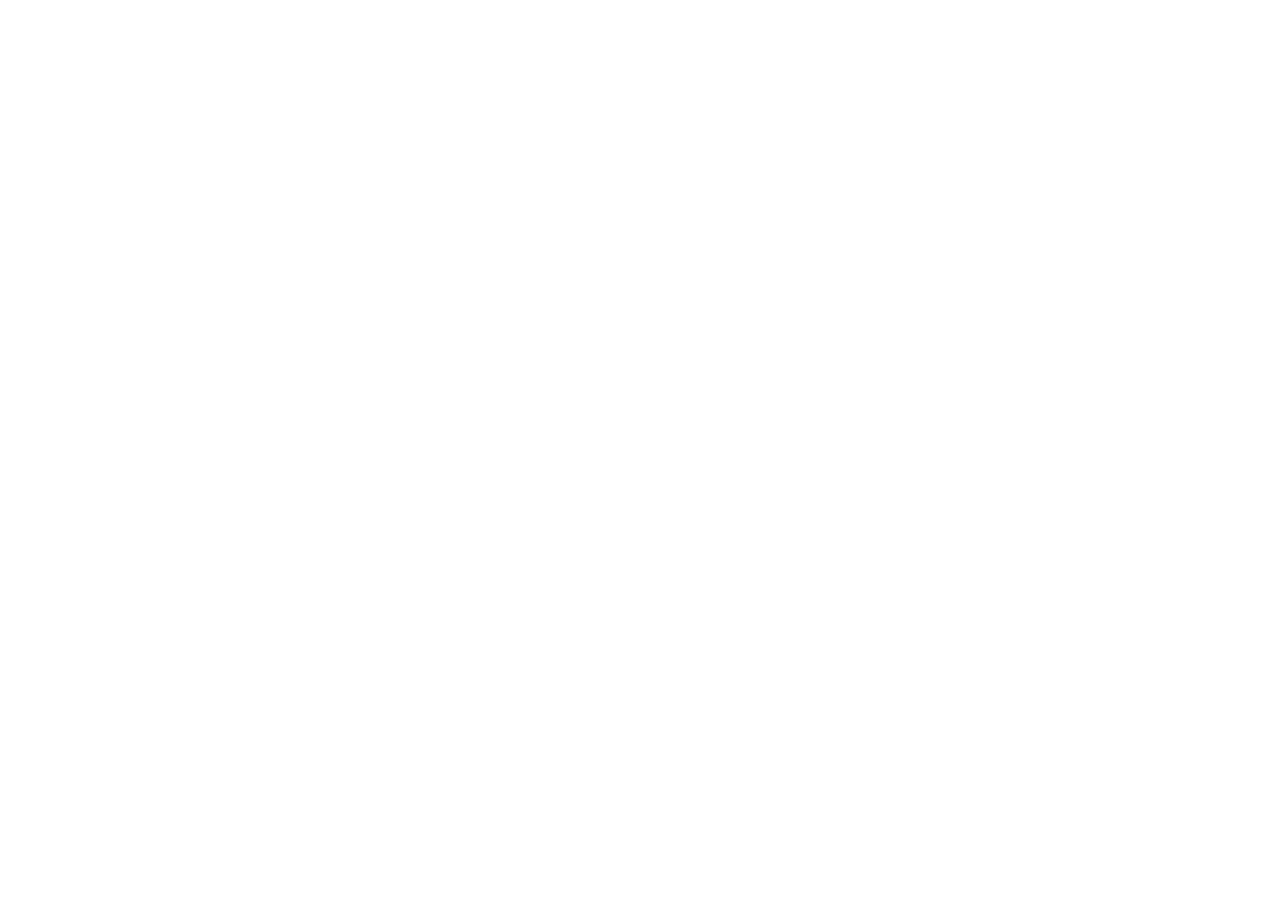
==== index.html @ 26c52269 "init project" ====
<!DOCTYPE html>
<html lang="en">
<head>
    <meta charset="UTF-8">
    <meta http-equiv="X-UA-Compatible" content="IE=edge">
    <meta name="viewport" content="width=device-width, initial-scale=1.0">
    <title>Document</title>
</head>
<body>
    
</body>
</html>
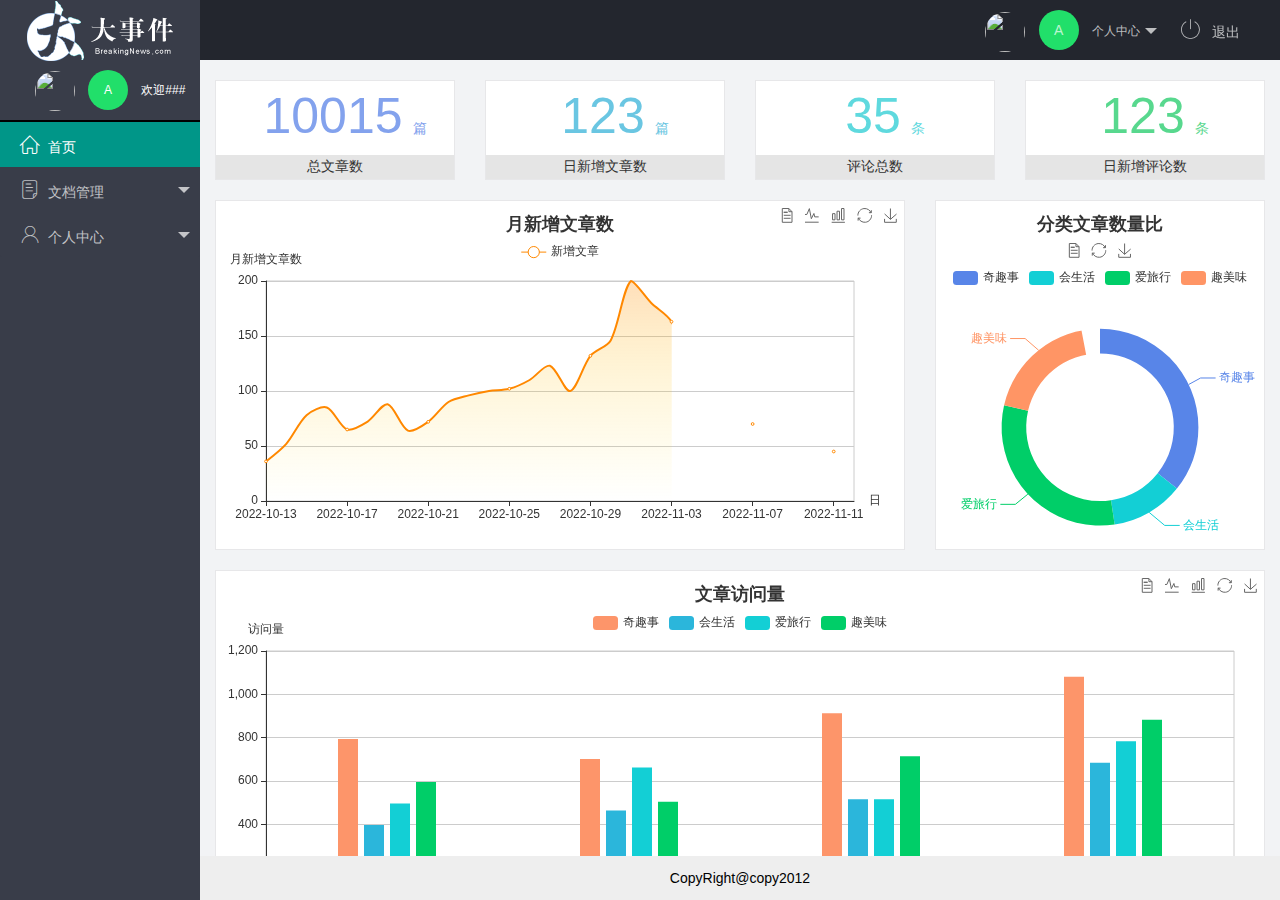
==== commit 6b7d11c5: "完成了主页功能的开发" ====
--- a/index.html
+++ b/index.html
@@ -1,12 +1,161 @@
 <!DOCTYPE html>
 <html lang="en">
+
 <head>
     <meta charset="UTF-8">
     <meta http-equiv="X-UA-Compatible" content="IE=edge">
     <meta name="viewport" content="width=device-width, initial-scale=1.0">
-    <title>Document</title>
+    <title>后台主页</title>
+    <!-- 导入LAYUI的样式表 -->
+    <link rel="stylesheet" href="./assets/lib/layui/css/layui.css">
+    <!-- 导入iconfont图标库 -->
+    <link rel="stylesheet" href="/assets/fonts/iconfont.css">
+    <!-- 自己的样式 -->
+    <link rel="stylesheet" href="/assets/css/index.css">
+
 </head>
+
 <body>
-    
+    <div class="layui-layout layui-layout-admin">
+        <div class="layui-header">
+            <div class="layui-logo layui-hide-xs layui-bg-black">
+                <img src="/assets/images/logo.png" alt="">
+            </div>
+            <ul class="layui-nav layui-layout-right">
+                <li class="layui-nav-item layui-hide layui-show-md-inline-block">
+                    <a href="javascript:;" class="userinfo">
+                        <img src="//tva1.sinaimg.cn/crop.0.0.118.118.180/5db11ff4gw1e77d3nqrv8j203b03cweg.jpg"
+                            class="layui-nav-img">
+                            <span class="text-avatar">A</span>
+                        个人中心
+                    </a>
+                    <dl class="layui-nav-child">
+                        <dd><a href="">基本资料</a></dd>
+                        <dd><a href="">更换头像</a></dd>
+                        <dd><a href="">重置密码</a></dd>
+                    </dl>
+                </li>
+                <li class="layui-nav-item" lay-header-event="menuRight" lay-unselect>
+                    <a href="javascript:;" id="btnLogout">
+                        <!-- <i class="layui-icon layui-icon-more-vertical"></i> -->
+                        <span class="iconfont icon-tuichu"></span>
+                        退出
+                    </a>
+                </li>
+            </ul>
+        </div>
+
+        <div class="layui-side layui-bg-black">
+            <div class="layui-side-scroll">
+                <!-- 头像区域 -->
+                <div class="userinfo">
+                    <img src="//tva1.sinaimg.cn/crop.0.0.118.118.180/5db11ff4gw1e77d3nqrv8j203b03cweg.jpg"
+                        class="layui-nav-img">
+                        <span class="text-avatar">A</span>
+                    <span id="welcome">欢迎###</span>
+                </div>
+                <!-- 左侧导航区域（可配合layui已有的垂直导航） -->
+                <ul class="layui-nav layui-nav-tree" lay-shrink="all">
+                    <li class="layui-nav-item layui-this"><a href="/home/dashboard.html" target="fm"> <span class="iconfont icon-home "></span>首页</a></li>
+                    <li class="layui-nav-item ">
+                        <a class="" href="javascript:;"> <span class="iconfont icon-16"></span>文档管理</a>
+                        <dl class="layui-nav-child">
+                            <dd>
+                                <a href="javascript:;">
+                                    <i class="layui-icon layui-icon-app"></i>
+                                    文章类别
+                                </a>
+                            </dd>
+                            <dd>
+                                <a href="javascript:;">
+                                    <i class="layui-icon layui-icon-app"></i>
+                                    文章列表
+                                </a>
+                            </dd>
+                            <dd>
+                                <a href="javascript:;">
+                                    <i class="layui-icon layui-icon-app"></i>
+                                    发布文章
+                                </a>
+                            </dd>
+                        </dl>
+                    </li>
+                    <li class="layui-nav-item">
+                        <a href="javascript:;"> <span class="iconfont icon-user"></span>个人中心</a>
+                        <dl class="layui-nav-child">
+                            <dd>
+                                <a href="javascript:;">
+                                    <i class="layui-icon layui-icon-app"></i>
+                                    个人资料
+                                </a>
+                            </dd>
+                            <dd>
+                                <a href="javascript:;">
+                                    <i class="layui-icon layui-icon-app"></i>
+                                    更换头像
+                                </a>
+                            </dd>
+                            <dd>
+                                <a href="">
+                                    <i class="layui-icon layui-icon-app"></i>
+                                    重置密码
+                                </a>
+                            </dd>
+                        </dl>
+                    </li>
+                </ul>
+            </div>
+        </div>
+
+        <div class="layui-body">
+            <!-- 内容主体区域 -->
+            <!-- <div style="padding: 15px;">内容主体区域。记得修改 layui.css 和 js 的路径</div> -->
+            <iframe  name="fm" src="/home/dashboard.html" frameborder="0"></iframe>
+        </div>
+
+        <div class="layui-footer">
+            <!-- 底部固定区域 -->
+            CopyRight@copy2012
+        </div>
+    </div>
+    <!-- <script src="./layui/layui.js"></script>
+      <script>
+      //JS 
+      layui.use(['element', 'layer', 'util'], function(){
+        var element = layui.element
+        ,layer = layui.layer
+        ,util = layui.util
+        ,$ = layui.$;
+        
+        //头部事件
+        util.event('lay-header-event', {
+          //左侧菜单事件
+          menuLeft: function(othis){
+            layer.msg('展开左侧菜单的操作', {icon: 0});
+          }
+          ,menuRight: function(){
+            layer.open({
+              type: 1
+              ,content: '<div style="padding: 15px;">处理右侧面板的操作</div>'
+              ,area: ['260px', '100%']
+              ,offset: 'rt' //右上角
+              ,anim: 5
+              ,shadeClose: true
+            });
+          }
+        });
+        
+      });
+      </script> -->
+
+    <!-- 导入layui的js文件 -->
+    <script src="/assets/lib/layui/layui.all.js"></script>
+      <!-- 导入JQ文件 -->
+    <script src="/assets/lib/jquery.js"></script>
+    <script src="/assets/js/baseAPI.js"></script>
+    <!-- 导入自己的文件 -->
+    <script src="/assets/js/index.js"></script>
+
 </body>
+
 </html>--- a/assets/lib/layui/css/layui.css
+++ b/assets/lib/layui/css/layui.css
@@ -0,0 +1,5574 @@
+/** layui-v2.5.5 MIT License By https://www.layui.com */
+.layui-inline,
+img {
+    display: inline-block;
+    vertical-align: middle
+}
+
+h1,
+h2,
+h3,
+h4,
+h5,
+h6 {
+    font-weight: 400
+}
+
+.layui-edge,
+.layui-header,
+.layui-inline,
+.layui-main {
+    position: relative
+}
+
+.layui-body,
+.layui-edge,
+.layui-elip {
+    overflow: hidden
+}
+
+.layui-btn,
+.layui-edge,
+.layui-inline,
+img {
+    vertical-align: middle
+}
+
+.layui-btn,
+.layui-disabled,
+.layui-icon,
+.layui-unselect {
+    -moz-user-select: none;
+    -webkit-user-select: none;
+    -ms-user-select: none
+}
+
+.layui-elip,
+.layui-form-checkbox span,
+.layui-form-pane .layui-form-label {
+    text-overflow: ellipsis;
+    white-space: nowrap
+}
+
+.layui-breadcrumb,
+.layui-tree-btnGroup {
+    visibility: hidden
+}
+
+blockquote,
+body,
+button,
+dd,
+div,
+dl,
+dt,
+form,
+h1,
+h2,
+h3,
+h4,
+h5,
+h6,
+input,
+li,
+ol,
+p,
+pre,
+td,
+textarea,
+th,
+ul {
+    margin: 0;
+    padding: 0;
+    -webkit-tap-highlight-color: rgba(0, 0, 0, 0)
+}
+
+a:active,
+a:hover {
+    outline: 0
+}
+
+img {
+    border: none
+}
+
+li {
+    list-style: none
+}
+
+table {
+    border-collapse: collapse;
+    border-spacing: 0
+}
+
+h4,
+h5,
+h6 {
+    font-size: 100%
+}
+
+button,
+input,
+optgroup,
+option,
+select,
+textarea {
+    font-family: inherit;
+    font-size: inherit;
+    font-style: inherit;
+    font-weight: inherit;
+    outline: 0
+}
+
+pre {
+    white-space: pre-wrap;
+    white-space: -moz-pre-wrap;
+    white-space: -pre-wrap;
+    white-space: -o-pre-wrap;
+    word-wrap: break-word
+}
+
+body {
+    line-height: 24px;
+    font: 14px Helvetica Neue, Helvetica, PingFang SC, Tahoma, Arial, sans-serif
+}
+
+hr {
+    height: 1px;
+    margin: 10px 0;
+    border: 0;
+    clear: both
+}
+
+a {
+    color: #333;
+    text-decoration: none
+}
+
+a:hover {
+    color: #777
+}
+
+a cite {
+    font-style: normal;
+    *cursor: pointer
+}
+
+.layui-border-box,
+.layui-border-box * {
+    box-sizing: border-box
+}
+
+.layui-box,
+.layui-box * {
+    box-sizing: content-box
+}
+
+.layui-clear {
+    clear: both;
+    *zoom: 1
+}
+
+.layui-clear:after {
+    content: '\20';
+    clear: both;
+    *zoom: 1;
+    display: block;
+    height: 0
+}
+
+.layui-inline {
+    *display: inline;
+    *zoom: 1
+}
+
+.layui-edge {
+    display: inline-block;
+    width: 0;
+    height: 0;
+    border-width: 6px;
+    border-style: dashed;
+    border-color: transparent
+}
+
+.layui-edge-top {
+    top: -4px;
+    border-bottom-color: #999;
+    border-bottom-style: solid
+}
+
+.layui-edge-right {
+    border-left-color: #999;
+    border-left-style: solid
+}
+
+.layui-edge-bottom {
+    top: 2px;
+    border-top-color: #999;
+    border-top-style: solid
+}
+
+.layui-edge-left {
+    border-right-color: #999;
+    border-right-style: solid
+}
+
+.layui-disabled,
+.layui-disabled:hover {
+    color: #d2d2d2 !important;
+    cursor: not-allowed !important
+}
+
+.layui-circle {
+    border-radius: 100%
+}
+
+.layui-show {
+    display: block !important
+}
+
+.layui-hide {
+    display: none !important
+}
+
+@font-face {
+    font-family: layui-icon;
+    src: url(../font/iconfont.eot?v=250);
+    src: url(../font/iconfont.eot?v=250#iefix) format('embedded-opentype'), url(../font/iconfont.woff2?v=250) format('woff2'), url(../font/iconfont.woff?v=250) format('woff'), url(../font/iconfont.ttf?v=250) format('truetype'), url(../font/iconfont.svg?v=250#layui-icon) format('svg')
+}
+
+.layui-icon {
+    font-family: layui-icon !important;
+    font-size: 16px;
+    font-style: normal;
+    -webkit-font-smoothing: antialiased;
+    -moz-osx-font-smoothing: grayscale
+}
+
+.layui-icon-reply-fill:before {
+    content: "\e611"
+}
+
+.layui-icon-set-fill:before {
+    content: "\e614"
+}
+
+.layui-icon-menu-fill:before {
+    content: "\e60f"
+}
+
+.layui-icon-search:before {
+    content: "\e615"
+}
+
+.layui-icon-share:before {
+    content: "\e641"
+}
+
+.layui-icon-set-sm:before {
+    content: "\e620"
+}
+
+.layui-icon-engine:before {
+    content: "\e628"
+}
+
+.layui-icon-close:before {
+    content: "\1006"
+}
+
+.layui-icon-close-fill:before {
+    content: "\1007"
+}
+
+.layui-icon-chart-screen:before {
+    content: "\e629"
+}
+
+.layui-icon-star:before {
+    content: "\e600"
+}
+
+.layui-icon-circle-dot:before {
+    content: "\e617"
+}
+
+.layui-icon-chat:before {
+    content: "\e606"
+}
+
+.layui-icon-release:before {
+    content: "\e609"
+}
+
+.layui-icon-list:before {
+    content: "\e60a"
+}
+
+.layui-icon-chart:before {
+    content: "\e62c"
+}
+
+.layui-icon-ok-circle:before {
+    content: "\1005"
+}
+
+.layui-icon-layim-theme:before {
+    content: "\e61b"
+}
+
+.layui-icon-table:before {
+    content: "\e62d"
+}
+
+.layui-icon-right:before {
+    content: "\e602"
+}
+
+.layui-icon-left:before {
+    content: "\e603"
+}
+
+.layui-icon-cart-simple:before {
+    content: "\e698"
+}
+
+.layui-icon-face-cry:before {
+    content: "\e69c"
+}
+
+.layui-icon-face-smile:before {
+    content: "\e6af"
+}
+
+.layui-icon-survey:before {
+    content: "\e6b2"
+}
+
+.layui-icon-tree:before {
+    content: "\e62e"
+}
+
+.layui-icon-upload-circle:before {
+    content: "\e62f"
+}
+
+.layui-icon-add-circle:before {
+    content: "\e61f"
+}
+
+.layui-icon-download-circle:before {
+    content: "\e601"
+}
+
+.layui-icon-templeate-1:before {
+    content: "\e630"
+}
+
+.layui-icon-util:before {
+    content: "\e631"
+}
+
+.layui-icon-face-surprised:before {
+    content: "\e664"
+}
+
+.layui-icon-edit:before {
+    content: "\e642"
+}
+
+.layui-icon-speaker:before {
+    content: "\e645"
+}
+
+.layui-icon-down:before {
+    content: "\e61a"
+}
+
+.layui-icon-file:before {
+    content: "\e621"
+}
+
+.layui-icon-layouts:before {
+    content: "\e632"
+}
+
+.layui-icon-rate-half:before {
+    content: "\e6c9"
+}
+
+.layui-icon-add-circle-fine:before {
+    content: "\e608"
+}
+
+.layui-icon-prev-circle:before {
+    content: "\e633"
+}
+
+.layui-icon-read:before {
+    content: "\e705"
+}
+
+.layui-icon-404:before {
+    content: "\e61c"
+}
+
+.layui-icon-carousel:before {
+    content: "\e634"
+}
+
+.layui-icon-help:before {
+    content: "\e607"
+}
+
+.layui-icon-code-circle:before {
+    content: "\e635"
+}
+
+.layui-icon-water:before {
+    content: "\e636"
+}
+
+.layui-icon-username:before {
+    content: "\e66f"
+}
+
+.layui-icon-find-fill:before {
+    content: "\e670"
+}
+
+.layui-icon-about:before {
+    content: "\e60b"
+}
+
+.layui-icon-location:before {
+    content: "\e715"
+}
+
+.layui-icon-up:before {
+    content: "\e619"
+}
+
+.layui-icon-pause:before {
+    content: "\e651"
+}
+
+.layui-icon-date:before {
+    content: "\e637"
+}
+
+.layui-icon-layim-uploadfile:before {
+    content: "\e61d"
+}
+
+.layui-icon-delete:before {
+    content: "\e640"
+}
+
+.layui-icon-play:before {
+    content: "\e652"
+}
+
+.layui-icon-top:before {
+    content: "\e604"
+}
+
+.layui-icon-friends:before {
+    content: "\e612"
+}
+
+.layui-icon-refresh-3:before {
+    content: "\e9aa"
+}
+
+.layui-icon-ok:before {
+    content: "\e605"
+}
+
+.layui-icon-layer:before {
+    content: "\e638"
+}
+
+.layui-icon-face-smile-fine:before {
+    content: "\e60c"
+}
+
+.layui-icon-dollar:before {
+    content: "\e659"
+}
+
+.layui-icon-group:before {
+    content: "\e613"
+}
+
+.layui-icon-layim-download:before {
+    content: "\e61e"
+}
+
+.layui-icon-picture-fine:before {
+    content: "\e60d"
+}
+
+.layui-icon-link:before {
+    content: "\e64c"
+}
+
+.layui-icon-diamond:before {
+    content: "\e735"
+}
+
+.layui-icon-log:before {
+    content: "\e60e"
+}
+
+.layui-icon-rate-solid:before {
+    content: "\e67a"
+}
+
+.layui-icon-fonts-del:before {
+    content: "\e64f"
+}
+
+.layui-icon-unlink:before {
+    content: "\e64d"
+}
+
+.layui-icon-fonts-clear:before {
+    content: "\e639"
+}
+
+.layui-icon-triangle-r:before {
+    content: "\e623"
+}
+
+.layui-icon-circle:before {
+    content: "\e63f"
+}
+
+.layui-icon-radio:before {
+    content: "\e643"
+}
+
+.layui-icon-align-center:before {
+    content: "\e647"
+}
+
+.layui-icon-align-right:before {
+    content: "\e648"
+}
+
+.layui-icon-align-left:before {
+    content: "\e649"
+}
+
+.layui-icon-loading-1:before {
+    content: "\e63e"
+}
+
+.layui-icon-return:before {
+    content: "\e65c"
+}
+
+.layui-icon-fonts-strong:before {
+    content: "\e62b"
+}
+
+.layui-icon-upload:before {
+    content: "\e67c"
+}
+
+.layui-icon-dialogue:before {
+    content: "\e63a"
+}
+
+.layui-icon-video:before {
+    content: "\e6ed"
+}
+
+.layui-icon-headset:before {
+    content: "\e6fc"
+}
+
+.layui-icon-cellphone-fine:before {
+    content: "\e63b"
+}
+
+.layui-icon-add-1:before {
+    content: "\e654"
+}
+
+.layui-icon-face-smile-b:before {
+    content: "\e650"
+}
+
+.layui-icon-fonts-html:before {
+    content: "\e64b"
+}
+
+.layui-icon-form:before {
+    content: "\e63c"
+}
+
+.layui-icon-cart:before {
+    content: "\e657"
+}
+
+.layui-icon-camera-fill:before {
+    content: "\e65d"
+}
+
+.layui-icon-tabs:before {
+    content: "\e62a"
+}
+
+.layui-icon-fonts-code:before {
+    content: "\e64e"
+}
+
+.layui-icon-fire:before {
+    content: "\e756"
+}
+
+.layui-icon-set:before {
+    content: "\e716"
+}
+
+.layui-icon-fonts-u:before {
+    content: "\e646"
+}
+
+.layui-icon-triangle-d:before {
+    content: "\e625"
+}
+
+.layui-icon-tips:before {
+    content: "\e702"
+}
+
+.layui-icon-picture:before {
+    content: "\e64a"
+}
+
+.layui-icon-more-vertical:before {
+    content: "\e671"
+}
+
+.layui-icon-flag:before {
+    content: "\e66c"
+}
+
+.layui-icon-loading:before {
+    content: "\e63d"
+}
+
+.layui-icon-fonts-i:before {
+    content: "\e644"
+}
+
+.layui-icon-refresh-1:before {
+    content: "\e666"
+}
+
+.layui-icon-rmb:before {
+    content: "\e65e"
+}
+
+.layui-icon-home:before {
+    content: "\e68e"
+}
+
+.layui-icon-user:before {
+    content: "\e770"
+}
+
+.layui-icon-notice:before {
+    content: "\e667"
+}
+
+.layui-icon-login-weibo:before {
+    content: "\e675"
+}
+
+.layui-icon-voice:before {
+    content: "\e688"
+}
+
+.layui-icon-upload-drag:before {
+    content: "\e681"
+}
+
+.layui-icon-login-qq:before {
+    content: "\e676"
+}
+
+.layui-icon-snowflake:before {
+    content: "\e6b1"
+}
+
+.layui-icon-file-b:before {
+    content: "\e655"
+}
+
+.layui-icon-template:before {
+    content: "\e663"
+}
+
+.layui-icon-auz:before {
+    content: "\e672"
+}
+
+.layui-icon-console:before {
+    content: "\e665"
+}
+
+.layui-icon-app:before {
+    content: "\e653"
+}
+
+.layui-icon-prev:before {
+    content: "\e65a"
+}
+
+.layui-icon-website:before {
+    content: "\e7ae"
+}
+
+.layui-icon-next:before {
+    content: "\e65b"
+}
+
+.layui-icon-component:before {
+    content: "\e857"
+}
+
+.layui-icon-more:before {
+    content: "\e65f"
+}
+
+.layui-icon-login-wechat:before {
+    content: "\e677"
+}
+
+.layui-icon-shrink-right:before {
+    content: "\e668"
+}
+
+.layui-icon-spread-left:before {
+    content: "\e66b"
+}
+
+.layui-icon-camera:before {
+    content: "\e660"
+}
+
+.layui-icon-note:before {
+    content: "\e66e"
+}
+
+.layui-icon-refresh:before {
+    content: "\e669"
+}
+
+.layui-icon-female:before {
+    content: "\e661"
+}
+
+.layui-icon-male:before {
+    content: "\e662"
+}
+
+.layui-icon-password:before {
+    content: "\e673"
+}
+
+.layui-icon-senior:before {
+    content: "\e674"
+}
+
+.layui-icon-theme:before {
+    content: "\e66a"
+}
+
+.layui-icon-tread:before {
+    content: "\e6c5"
+}
+
+.layui-icon-praise:before {
+    content: "\e6c6"
+}
+
+.layui-icon-star-fill:before {
+    content: "\e658"
+}
+
+.layui-icon-rate:before {
+    content: "\e67b"
+}
+
+.layui-icon-template-1:before {
+    content: "\e656"
+}
+
+.layui-icon-vercode:before {
+    content: "\e679"
+}
+
+.layui-icon-cellphone:before {
+    content: "\e678"
+}
+
+.layui-icon-screen-full:before {
+    content: "\e622"
+}
+
+.layui-icon-screen-restore:before {
+    content: "\e758"
+}
+
+.layui-icon-cols:before {
+    content: "\e610"
+}
+
+.layui-icon-export:before {
+    content: "\e67d"
+}
+
+.layui-icon-print:before {
+    content: "\e66d"
+}
+
+.layui-icon-slider:before {
+    content: "\e714"
+}
+
+.layui-icon-addition:before {
+    content: "\e624"
+}
+
+.layui-icon-subtraction:before {
+    content: "\e67e"
+}
+
+.layui-icon-service:before {
+    content: "\e626"
+}
+
+.layui-icon-transfer:before {
+    content: "\e691"
+}
+
+.layui-main {
+    width: 1140px;
+    margin: 0 auto
+}
+
+.layui-header {
+    z-index: 1000;
+    height: 60px
+}
+
+.layui-header a:hover {
+    transition: all .5s;
+    -webkit-transition: all .5s
+}
+
+.layui-side {
+    position: fixed;
+    left: 0;
+    top: 0;
+    bottom: 0;
+    z-index: 999;
+    width: 200px;
+    overflow-x: hidden
+}
+
+.layui-side-scroll {
+    position: relative;
+    width: 220px;
+    height: 100%;
+    overflow-x: hidden
+}
+
+.layui-body {
+    position: absolute;
+    left: 200px;
+    right: 0;
+    top: 0;
+    bottom: 0;
+    z-index: 998;
+    width: auto;
+    overflow-y: auto;
+    box-sizing: border-box
+}
+
+.layui-layout-body {
+    overflow: hidden
+}
+
+.layui-layout-admin .layui-header {
+    background-color: #23262E
+}
+
+.layui-layout-admin .layui-side {
+    top: 60px;
+    width: 200px;
+    overflow-x: hidden
+}
+
+.layui-layout-admin .layui-body {
+    position: fixed;
+    top: 60px;
+    bottom: 44px
+}
+
+.layui-layout-admin .layui-main {
+    width: auto;
+    margin: 0 15px
+}
+
+.layui-layout-admin .layui-footer {
+    position: fixed;
+    left: 200px;
+    right: 0;
+    bottom: 0;
+    height: 44px;
+    line-height: 44px;
+    padding: 0 15px;
+    background-color: #eee
+}
+
+.layui-layout-admin .layui-logo {
+    position: absolute;
+    left: 0;
+    top: 0;
+    width: 200px;
+    height: 100%;
+    line-height: 60px;
+    text-align: center;
+    color: #009688;
+    font-size: 16px
+}
+
+.layui-layout-admin .layui-header .layui-nav {
+    background: 0 0
+}
+
+.layui-layout-left {
+    position: absolute !important;
+    left: 200px;
+    top: 0
+}
+
+.layui-layout-right {
+    position: absolute !important;
+    right: 0;
+    top: 0
+}
+
+.layui-container {
+    position: relative;
+    margin: 0 auto;
+    padding: 0 15px;
+    box-sizing: border-box
+}
+
+.layui-fluid {
+    position: relative;
+    margin: 0 auto;
+    padding: 0 15px
+}
+
+.layui-row:after,
+.layui-row:before {
+    content: '';
+    display: block;
+    clear: both
+}
+
+.layui-col-lg1,
+.layui-col-lg10,
+.layui-col-lg11,
+.layui-col-lg12,
+.layui-col-lg2,
+.layui-col-lg3,
+.layui-col-lg4,
+.layui-col-lg5,
+.layui-col-lg6,
+.layui-col-lg7,
+.layui-col-lg8,
+.layui-col-lg9,
+.layui-col-md1,
+.layui-col-md10,
+.layui-col-md11,
+.layui-col-md12,
+.layui-col-md2,
+.layui-col-md3,
+.layui-col-md4,
+.layui-col-md5,
+.layui-col-md6,
+.layui-col-md7,
+.layui-col-md8,
+.layui-col-md9,
+.layui-col-sm1,
+.layui-col-sm10,
+.layui-col-sm11,
+.layui-col-sm12,
+.layui-col-sm2,
+.layui-col-sm3,
+.layui-col-sm4,
+.layui-col-sm5,
+.layui-col-sm6,
+.layui-col-sm7,
+.layui-col-sm8,
+.layui-col-sm9,
+.layui-col-xs1,
+.layui-col-xs10,
+.layui-col-xs11,
+.layui-col-xs12,
+.layui-col-xs2,
+.layui-col-xs3,
+.layui-col-xs4,
+.layui-col-xs5,
+.layui-col-xs6,
+.layui-col-xs7,
+.layui-col-xs8,
+.layui-col-xs9 {
+    position: relative;
+    display: block;
+    box-sizing: border-box
+}
+
+.layui-col-xs1,
+.layui-col-xs10,
+.layui-col-xs11,
+.layui-col-xs12,
+.layui-col-xs2,
+.layui-col-xs3,
+.layui-col-xs4,
+.layui-col-xs5,
+.layui-col-xs6,
+.layui-col-xs7,
+.layui-col-xs8,
+.layui-col-xs9 {
+    float: left
+}
+
+.layui-col-xs1 {
+    width: 8.33333333%
+}
+
+.layui-col-xs2 {
+    width: 16.66666667%
+}
+
+.layui-col-xs3 {
+    width: 25%
+}
+
+.layui-col-xs4 {
+    width: 33.33333333%
+}
+
+.layui-col-xs5 {
+    width: 41.66666667%
+}
+
+.layui-col-xs6 {
+    width: 50%
+}
+
+.layui-col-xs7 {
+    width: 58.33333333%
+}
+
+.layui-col-xs8 {
+    width: 66.66666667%
+}
+
+.layui-col-xs9 {
+    width: 75%
+}
+
+.layui-col-xs10 {
+    width: 83.33333333%
+}
+
+.layui-col-xs11 {
+    width: 91.66666667%
+}
+
+.layui-col-xs12 {
+    width: 100%
+}
+
+.layui-col-xs-offset1 {
+    margin-left: 8.33333333%
+}
+
+.layui-col-xs-offset2 {
+    margin-left: 16.66666667%
+}
+
+.layui-col-xs-offset3 {
+    margin-left: 25%
+}
+
+.layui-col-xs-offset4 {
+    margin-left: 33.33333333%
+}
+
+.layui-col-xs-offset5 {
+    margin-left: 41.66666667%
+}
+
+.layui-col-xs-offset6 {
+    margin-left: 50%
+}
+
+.layui-col-xs-offset7 {
+    margin-left: 58.33333333%
+}
+
+.layui-col-xs-offset8 {
+    margin-left: 66.66666667%
+}
+
+.layui-col-xs-offset9 {
+    margin-left: 75%
+}
+
+.layui-col-xs-offset10 {
+    margin-left: 83.33333333%
+}
+
+.layui-col-xs-offset11 {
+    margin-left: 91.66666667%
+}
+
+.layui-col-xs-offset12 {
+    margin-left: 100%
+}
+
+@media screen and (max-width:768px) {
+    .layui-hide-xs {
+        display: none !important
+    }
+
+    .layui-show-xs-block {
+        display: block !important
+    }
+
+    .layui-show-xs-inline {
+        display: inline !important
+    }
+
+    .layui-show-xs-inline-block {
+        display: inline-block !important
+    }
+}
+
+@media screen and (min-width:768px) {
+    .layui-container {
+        width: 750px
+    }
+
+    .layui-hide-sm {
+        display: none !important
+    }
+
+    .layui-show-sm-block {
+        display: block !important
+    }
+
+    .layui-show-sm-inline {
+        display: inline !important
+    }
+
+    .layui-show-sm-inline-block {
+        display: inline-block !important
+    }
+
+    .layui-col-sm1,
+    .layui-col-sm10,
+    .layui-col-sm11,
+    .layui-col-sm12,
+    .layui-col-sm2,
+    .layui-col-sm3,
+    .layui-col-sm4,
+    .layui-col-sm5,
+    .layui-col-sm6,
+    .layui-col-sm7,
+    .layui-col-sm8,
+    .layui-col-sm9 {
+        float: left
+    }
+
+    .layui-col-sm1 {
+        width: 8.33333333%
+    }
+
+    .layui-col-sm2 {
+        width: 16.66666667%
+    }
+
+    .layui-col-sm3 {
+        width: 25%
+    }
+
+    .layui-col-sm4 {
+        width: 33.33333333%
+    }
+
+    .layui-col-sm5 {
+        width: 41.66666667%
+    }
+
+    .layui-col-sm6 {
+        width: 50%
+    }
+
+    .layui-col-sm7 {
+        width: 58.33333333%
+    }
+
+    .layui-col-sm8 {
+        width: 66.66666667%
+    }
+
+    .layui-col-sm9 {
+        width: 75%
+    }
+
+    .layui-col-sm10 {
+        width: 83.33333333%
+    }
+
+    .layui-col-sm11 {
+        width: 91.66666667%
+    }
+
+    .layui-col-sm12 {
+        width: 100%
+    }
+
+    .layui-col-sm-offset1 {
+        margin-left: 8.33333333%
+    }
+
+    .layui-col-sm-offset2 {
+        margin-left: 16.66666667%
+    }
+
+    .layui-col-sm-offset3 {
+        margin-left: 25%
+    }
+
+    .layui-col-sm-offset4 {
+        margin-left: 33.33333333%
+    }
+
+    .layui-col-sm-offset5 {
+        margin-left: 41.66666667%
+    }
+
+    .layui-col-sm-offset6 {
+        margin-left: 50%
+    }
+
+    .layui-col-sm-offset7 {
+        margin-left: 58.33333333%
+    }
+
+    .layui-col-sm-offset8 {
+        margin-left: 66.66666667%
+    }
+
+    .layui-col-sm-offset9 {
+        margin-left: 75%
+    }
+
+    .layui-col-sm-offset10 {
+        margin-left: 83.33333333%
+    }
+
+    .layui-col-sm-offset11 {
+        margin-left: 91.66666667%
+    }
+
+    .layui-col-sm-offset12 {
+        margin-left: 100%
+    }
+}
+
+@media screen and (min-width:992px) {
+    .layui-container {
+        width: 970px
+    }
+
+    .layui-hide-md {
+        display: none !important
+    }
+
+    .layui-show-md-block {
+        display: block !important
+    }
+
+    .layui-show-md-inline {
+        display: inline !important
+    }
+
+    .layui-show-md-inline-block {
+        display: inline-block !important
+    }
+
+    .layui-col-md1,
+    .layui-col-md10,
+    .layui-col-md11,
+    .layui-col-md12,
+    .layui-col-md2,
+    .layui-col-md3,
+    .layui-col-md4,
+    .layui-col-md5,
+    .layui-col-md6,
+    .layui-col-md7,
+    .layui-col-md8,
+    .layui-col-md9 {
+        float: left
+    }
+
+    .layui-col-md1 {
+        width: 8.33333333%
+    }
+
+    .layui-col-md2 {
+        width: 16.66666667%
+    }
+
+    .layui-col-md3 {
+        width: 25%
+    }
+
+    .layui-col-md4 {
+        width: 33.33333333%
+    }
+
+    .layui-col-md5 {
+        width: 41.66666667%
+    }
+
+    .layui-col-md6 {
+        width: 50%
+    }
+
+    .layui-col-md7 {
+        width: 58.33333333%
+    }
+
+    .layui-col-md8 {
+        width: 66.66666667%
+    }
+
+    .layui-col-md9 {
+        width: 75%
+    }
+
+    .layui-col-md10 {
+        width: 83.33333333%
+    }
+
+    .layui-col-md11 {
+        width: 91.66666667%
+    }
+
+    .layui-col-md12 {
+        width: 100%
+    }
+
+    .layui-col-md-offset1 {
+        margin-left: 8.33333333%
+    }
+
+    .layui-col-md-offset2 {
+        margin-left: 16.66666667%
+    }
+
+    .layui-col-md-offset3 {
+        margin-left: 25%
+    }
+
+    .layui-col-md-offset4 {
+        margin-left: 33.33333333%
+    }
+
+    .layui-col-md-offset5 {
+        margin-left: 41.66666667%
+    }
+
+    .layui-col-md-offset6 {
+        margin-left: 50%
+    }
+
+    .layui-col-md-offset7 {
+        margin-left: 58.33333333%
+    }
+
+    .layui-col-md-offset8 {
+        margin-left: 66.66666667%
+    }
+
+    .layui-col-md-offset9 {
+        margin-left: 75%
+    }
+
+    .layui-col-md-offset10 {
+        margin-left: 83.33333333%
+    }
+
+    .layui-col-md-offset11 {
+        margin-left: 91.66666667%
+    }
+
+    .layui-col-md-offset12 {
+        margin-left: 100%
+    }
+}
+
+@media screen and (min-width:1200px) {
+    .layui-container {
+        width: 1170px
+    }
+
+    .layui-hide-lg {
+        display: none !important
+    }
+
+    .layui-show-lg-block {
+        display: block !important
+    }
+
+    .layui-show-lg-inline {
+        display: inline !important
+    }
+
+    .layui-show-lg-inline-block {
+        display: inline-block !important
+    }
+
+    .layui-col-lg1,
+    .layui-col-lg10,
+    .layui-col-lg11,
+    .layui-col-lg12,
+    .layui-col-lg2,
+    .layui-col-lg3,
+    .layui-col-lg4,
+    .layui-col-lg5,
+    .layui-col-lg6,
+    .layui-col-lg7,
+    .layui-col-lg8,
+    .layui-col-lg9 {
+        float: left
+    }
+
+    .layui-col-lg1 {
+        width: 8.33333333%
+    }
+
+    .layui-col-lg2 {
+        width: 16.66666667%
+    }
+
+    .layui-col-lg3 {
+        width: 25%
+    }
+
+    .layui-col-lg4 {
+        width: 33.33333333%
+    }
+
+    .layui-col-lg5 {
+        width: 41.66666667%
+    }
+
+    .layui-col-lg6 {
+        width: 50%
+    }
+
+    .layui-col-lg7 {
+        width: 58.33333333%
+    }
+
+    .layui-col-lg8 {
+        width: 66.66666667%
+    }
+
+    .layui-col-lg9 {
+        width: 75%
+    }
+
+    .layui-col-lg10 {
+        width: 83.33333333%
+    }
+
+    .layui-col-lg11 {
+        width: 91.66666667%
+    }
+
+    .layui-col-lg12 {
+        width: 100%
+    }
+
+    .layui-col-lg-offset1 {
+        margin-left: 8.33333333%
+    }
+
+    .layui-col-lg-offset2 {
+        margin-left: 16.66666667%
+    }
+
+    .layui-col-lg-offset3 {
+        margin-left: 25%
+    }
+
+    .layui-col-lg-offset4 {
+        margin-left: 33.33333333%
+    }
+
+    .layui-col-lg-offset5 {
+        margin-left: 41.66666667%
+    }
+
+    .layui-col-lg-offset6 {
+        margin-left: 50%
+    }
+
+    .layui-col-lg-offset7 {
+        margin-left: 58.33333333%
+    }
+
+    .layui-col-lg-offset8 {
+        margin-left: 66.66666667%
+    }
+
+    .layui-col-lg-offset9 {
+        margin-left: 75%
+    }
+
+    .layui-col-lg-offset10 {
+        margin-left: 83.33333333%
+    }
+
+    .layui-col-lg-offset11 {
+        margin-left: 91.66666667%
+    }
+
+    .layui-col-lg-offset12 {
+        margin-left: 100%
+    }
+}
+
+.layui-col-space1 {
+    margin: -.5px
+}
+
+.layui-col-space1>* {
+    padding: .5px
+}
+
+.layui-col-space3 {
+    margin: -1.5px
+}
+
+.layui-col-space3>* {
+    padding: 1.5px
+}
+
+.layui-col-space5 {
+    margin: -2.5px
+}
+
+.layui-col-space5>* {
+    padding: 2.5px
+}
+
+.layui-col-space8 {
+    margin: -3.5px
+}
+
+.layui-col-space8>* {
+    padding: 3.5px
+}
+
+.layui-col-space10 {
+    margin: -5px
+}
+
+.layui-col-space10>* {
+    padding: 5px
+}
+
+.layui-col-space12 {
+    margin: -6px
+}
+
+.layui-col-space12>* {
+    padding: 6px
+}
+
+.layui-col-space15 {
+    margin: -7.5px
+}
+
+.layui-col-space15>* {
+    padding: 7.5px
+}
+
+.layui-col-space18 {
+    margin: -9px
+}
+
+.layui-col-space18>* {
+    padding: 9px
+}
+
+.layui-col-space20 {
+    margin: -10px
+}
+
+.layui-col-space20>* {
+    padding: 10px
+}
+
+.layui-col-space22 {
+    margin: -11px
+}
+
+.layui-col-space22>* {
+    padding: 11px
+}
+
+.layui-col-space25 {
+    margin: -12.5px
+}
+
+.layui-col-space25>* {
+    padding: 12.5px
+}
+
+.layui-col-space30 {
+    margin: -15px
+}
+
+.layui-col-space30>* {
+    padding: 15px
+}
+
+.layui-btn,
+.layui-input,
+.layui-select,
+.layui-textarea,
+.layui-upload-button {
+    outline: 0;
+    -webkit-appearance: none;
+    transition: all .3s;
+    -webkit-transition: all .3s;
+    box-sizing: border-box
+}
+
+.layui-elem-quote {
+    margin-bottom: 10px;
+    padding: 15px;
+    line-height: 22px;
+    border-left: 5px solid #009688;
+    border-radius: 0 2px 2px 0;
+    background-color: #f2f2f2
+}
+
+.layui-quote-nm {
+    border-style: solid;
+    border-width: 1px 1px 1px 5px;
+    background: 0 0
+}
+
+.layui-elem-field {
+    margin-bottom: 10px;
+    padding: 0;
+    border-width: 1px;
+    border-style: solid
+}
+
+.layui-elem-field legend {
+    margin-left: 20px;
+    padding: 0 10px;
+    font-size: 20px;
+    font-weight: 300
+}
+
+.layui-field-title {
+    margin: 10px 0 20px;
+    border-width: 1px 0 0
+}
+
+.layui-field-box {
+    padding: 10px 15px
+}
+
+.layui-field-title .layui-field-box {
+    padding: 10px 0
+}
+
+.layui-progress {
+    position: relative;
+    height: 6px;
+    border-radius: 20px;
+    background-color: #e2e2e2
+}
+
+.layui-progress-bar {
+    position: absolute;
+    left: 0;
+    top: 0;
+    width: 0;
+    max-width: 100%;
+    height: 6px;
+    border-radius: 20px;
+    text-align: right;
+    background-color: #5FB878;
+    transition: all .3s;
+    -webkit-transition: all .3s
+}
+
+.layui-progress-big,
+.layui-progress-big .layui-progress-bar {
+    height: 18px;
+    line-height: 18px
+}
+
+.layui-progress-text {
+    position: relative;
+    top: -20px;
+    line-height: 18px;
+    font-size: 12px;
+    color: #666
+}
+
+.layui-progress-big .layui-progress-text {
+    position: static;
+    padding: 0 10px;
+    color: #fff
+}
+
+.layui-collapse {
+    border-width: 1px;
+    border-style: solid;
+    border-radius: 2px
+}
+
+.layui-colla-content,
+.layui-colla-item {
+    border-top-width: 1px;
+    border-top-style: solid
+}
+
+.layui-colla-item:first-child {
+    border-top: none
+}
+
+.layui-colla-title {
+    position: relative;
+    height: 42px;
+    line-height: 42px;
+    padding: 0 15px 0 35px;
+    color: #333;
+    background-color: #f2f2f2;
+    cursor: pointer;
+    font-size: 14px;
+    overflow: hidden
+}
+
+.layui-colla-content {
+    display: none;
+    padding: 10px 15px;
+    line-height: 22px;
+    color: #666
+}
+
+.layui-colla-icon {
+    position: absolute;
+    left: 15px;
+    top: 0;
+    font-size: 14px
+}
+
+.layui-card {
+    margin-bottom: 15px;
+    border-radius: 2px;
+    background-color: #fff;
+    box-shadow: 0 1px 2px 0 rgba(0, 0, 0, .05)
+}
+
+.layui-card:last-child {
+    margin-bottom: 0
+}
+
+.layui-card-header {
+    position: relative;
+    height: 42px;
+    line-height: 42px;
+    padding: 0 15px;
+    border-bottom: 1px solid #f6f6f6;
+    color: #333;
+    border-radius: 2px 2px 0 0;
+    font-size: 14px
+}
+
+.layui-bg-black,
+.layui-bg-blue,
+.layui-bg-cyan,
+.layui-bg-green,
+.layui-bg-orange,
+.layui-bg-red {
+    color: #fff !important
+}
+
+.layui-card-body {
+    position: relative;
+    padding: 10px 15px;
+    line-height: 24px
+}
+
+.layui-card-body[pad15] {
+    padding: 15px
+}
+
+.layui-card-body[pad20] {
+    padding: 20px
+}
+
+.layui-card-body .layui-table {
+    margin: 5px 0
+}
+
+.layui-card .layui-tab {
+    margin: 0
+}
+
+.layui-panel-window {
+    position: relative;
+    padding: 15px;
+    border-radius: 0;
+    border-top: 5px solid #E6E6E6;
+    background-color: #fff
+}
+
+.layui-auxiliar-moving {
+    position: fixed;
+    left: 0;
+    right: 0;
+    top: 0;
+    bottom: 0;
+    width: 100%;
+    height: 100%;
+    background: 0 0;
+    z-index: 9999999999
+}
+
+.layui-form-label,
+.layui-form-mid,
+.layui-form-select,
+.layui-input-block,
+.layui-input-inline,
+.layui-textarea {
+    position: relative
+}
+
+.layui-bg-red {
+    background-color: #FF5722 !important
+}
+
+.layui-bg-orange {
+    background-color: #FFB800 !important
+}
+
+.layui-bg-green {
+    background-color: #009688 !important
+}
+
+.layui-bg-cyan {
+    background-color: #2F4056 !important
+}
+
+.layui-bg-blue {
+    background-color: #1E9FFF !important
+}
+
+.layui-bg-black {
+    background-color: #393D49 !important
+}
+
+.layui-bg-gray {
+    background-color: #eee !important;
+    color: #666 !important
+}
+
+.layui-badge-rim,
+.layui-colla-content,
+.layui-colla-item,
+.layui-collapse,
+.layui-elem-field,
+.layui-form-pane .layui-form-item[pane],
+.layui-form-pane .layui-form-label,
+.layui-input,
+.layui-layedit,
+.layui-layedit-tool,
+.layui-quote-nm,
+.layui-select,
+.layui-tab-bar,
+.layui-tab-card,
+.layui-tab-title,
+.layui-tab-title .layui-this:after,
+.layui-textarea {
+    border-color: #e6e6e6
+}
+
+.layui-timeline-item:before,
+hr {
+    background-color: #e6e6e6
+}
+
+.layui-text {
+    line-height: 22px;
+    font-size: 14px;
+    color: #666
+}
+
+.layui-text h1,
+.layui-text h2,
+.layui-text h3 {
+    font-weight: 500;
+    color: #333
+}
+
+.layui-text h1 {
+    font-size: 30px
+}
+
+.layui-text h2 {
+    font-size: 24px
+}
+
+.layui-text h3 {
+    font-size: 18px
+}
+
+.layui-text a:not(.layui-btn) {
+    color: #01AAED
+}
+
+.layui-text a:not(.layui-btn):hover {
+    text-decoration: underline
+}
+
+.layui-text ul {
+    padding: 5px 0 5px 15px
+}
+
+.layui-text ul li {
+    margin-top: 5px;
+    list-style-type: disc
+}
+
+.layui-text em,
+.layui-word-aux {
+    color: #999 !important;
+    padding: 0 5px !important
+}
+
+.layui-btn {
+    display: inline-block;
+    height: 38px;
+    line-height: 38px;
+    padding: 0 18px;
+    background-color: #009688;
+    color: #fff;
+    white-space: nowrap;
+    text-align: center;
+    font-size: 14px;
+    border: none;
+    border-radius: 2px;
+    cursor: pointer
+}
+
+.layui-btn:hover {
+    opacity: .8;
+    filter: alpha(opacity=80);
+    color: #fff
+}
+
+.layui-btn:active {
+    opacity: 1;
+    filter: alpha(opacity=100)
+}
+
+.layui-btn+.layui-btn {
+    margin-left: 10px
+}
+
+.layui-btn-container {
+    font-size: 0
+}
+
+.layui-btn-container .layui-btn {
+    margin-right: 10px;
+    margin-bottom: 10px
+}
+
+.layui-btn-container .layui-btn+.layui-btn {
+    margin-left: 0
+}
+
+.layui-table .layui-btn-container .layui-btn {
+    margin-bottom: 9px
+}
+
+.layui-btn-radius {
+    border-radius: 100px
+}
+
+.layui-btn .layui-icon {
+    margin-right: 3px;
+    font-size: 18px;
+    vertical-align: bottom;
+    vertical-align: middle\9
+}
+
+.layui-btn-primary {
+    border: 1px solid #C9C9C9;
+    background-color: #fff;
+    color: #555
+}
+
+.layui-btn-primary:hover {
+    border-color: #009688;
+    color: #333
+}
+
+.layui-btn-normal {
+    background-color: #1E9FFF
+}
+
+.layui-btn-warm {
+    background-color: #FFB800
+}
+
+.layui-btn-danger {
+    background-color: #FF5722
+}
+
+.layui-btn-checked {
+    background-color: #5FB878
+}
+
+.layui-btn-disabled,
+.layui-btn-disabled:active,
+.layui-btn-disabled:hover {
+    border: 1px solid #e6e6e6;
+    background-color: #FBFBFB;
+    color: #C9C9C9;
+    cursor: not-allowed;
+    opacity: 1
+}
+
+.layui-btn-lg {
+    height: 44px;
+    line-height: 44px;
+    padding: 0 25px;
+    font-size: 16px
+}
+
+.layui-btn-sm {
+    height: 30px;
+    line-height: 30px;
+    padding: 0 10px;
+    font-size: 12px
+}
+
+.layui-btn-sm i {
+    font-size: 16px !important
+}
+
+.layui-btn-xs {
+    height: 22px;
+    line-height: 22px;
+    padding: 0 5px;
+    font-size: 12px
+}
+
+.layui-btn-xs i {
+    font-size: 14px !important
+}
+
+.layui-btn-group {
+    display: inline-block;
+    vertical-align: middle;
+    font-size: 0
+}
+
+.layui-btn-group .layui-btn {
+    margin-left: 0 !important;
+    margin-right: 0 !important;
+    border-left: 1px solid rgba(255, 255, 255, .5);
+    border-radius: 0
+}
+
+.layui-btn-group .layui-btn-primary {
+    border-left: none
+}
+
+.layui-btn-group .layui-btn-primary:hover {
+    border-color: #C9C9C9;
+    color: #009688
+}
+
+.layui-btn-group .layui-btn:first-child {
+    border-left: none;
+    border-radius: 2px 0 0 2px
+}
+
+.layui-btn-group .layui-btn-primary:first-child {
+    border-left: 1px solid #c9c9c9
+}
+
+.layui-btn-group .layui-btn:last-child {
+    border-radius: 0 2px 2px 0
+}
+
+.layui-btn-group .layui-btn+.layui-btn {
+    margin-left: 0
+}
+
+.layui-btn-group+.layui-btn-group {
+    margin-left: 10px
+}
+
+.layui-btn-fluid {
+    width: 100%
+}
+
+.layui-input,
+.layui-select,
+.layui-textarea {
+    height: 38px;
+    line-height: 1.3;
+    line-height: 38px\9;
+    border-width: 1px;
+    border-style: solid;
+    background-color: #fff;
+    border-radius: 2px
+}
+
+.layui-input::-webkit-input-placeholder,
+.layui-select::-webkit-input-placeholder,
+.layui-textarea::-webkit-input-placeholder {
+    line-height: 1.3
+}
+
+.layui-input,
+.layui-textarea {
+    display: block;
+    width: 100%;
+    padding-left: 10px
+}
+
+.layui-input:hover,
+.layui-textarea:hover {
+    border-color: #D2D2D2 !important
+}
+
+.layui-input:focus,
+.layui-textarea:focus {
+    border-color: #C9C9C9 !important
+}
+
+.layui-textarea {
+    min-height: 100px;
+    height: auto;
+    line-height: 20px;
+    padding: 6px 10px;
+    resize: vertical
+}
+
+.layui-select {
+    padding: 0 10px
+}
+
+.layui-form input[type=checkbox],
+.layui-form input[type=radio],
+.layui-form select {
+    display: none
+}
+
+.layui-form [lay-ignore] {
+    display: initial
+}
+
+.layui-form-item {
+    margin-bottom: 15px;
+    clear: both;
+    *zoom: 1
+}
+
+.layui-form-item:after {
+    content: '\20';
+    clear: both;
+    *zoom: 1;
+    display: block;
+    height: 0
+}
+
+.layui-form-label {
+    float: left;
+    display: block;
+    padding: 9px 15px;
+    width: 80px;
+    font-weight: 400;
+    line-height: 20px;
+    text-align: right
+}
+
+.layui-form-label-col {
+    display: block;
+    float: none;
+    padding: 9px 0;
+    line-height: 20px;
+    text-align: left
+}
+
+.layui-form-item .layui-inline {
+    margin-bottom: 5px;
+    margin-right: 10px
+}
+
+.layui-input-block {
+    margin-left: 110px;
+    min-height: 36px
+}
+
+.layui-input-inline {
+    display: inline-block;
+    vertical-align: middle
+}
+
+.layui-form-item .layui-input-inline {
+    float: left;
+    width: 190px;
+    margin-right: 10px
+}
+
+.layui-form-text .layui-input-inline {
+    width: auto
+}
+
+.layui-form-mid {
+    float: left;
+    display: block;
+    padding: 9px 0 !important;
+    line-height: 20px;
+    margin-right: 10px
+}
+
+.layui-form-danger+.layui-form-select .layui-input,
+.layui-form-danger:focus {
+    border-color: #FF5722 !important
+}
+
+.layui-form-select .layui-input {
+    padding-right: 30px;
+    cursor: pointer
+}
+
+.layui-form-select .layui-edge {
+    position: absolute;
+    right: 10px;
+    top: 50%;
+    margin-top: -3px;
+    cursor: pointer;
+    border-width: 6px;
+    border-top-color: #c2c2c2;
+    border-top-style: solid;
+    transition: all .3s;
+    -webkit-transition: all .3s
+}
+
+.layui-form-select dl {
+    display: none;
+    position: absolute;
+    left: 0;
+    top: 42px;
+    padding: 5px 0;
+    z-index: 899;
+    min-width: 100%;
+    border: 1px solid #d2d2d2;
+    max-height: 300px;
+    overflow-y: auto;
+    background-color: #fff;
+    border-radius: 2px;
+    box-shadow: 0 2px 4px rgba(0, 0, 0, .12);
+    box-sizing: border-box
+}
+
+.layui-form-select dl dd,
+.layui-form-select dl dt {
+    padding: 0 10px;
+    line-height: 36px;
+    white-space: nowrap;
+    overflow: hidden;
+    text-overflow: ellipsis
+}
+
+.layui-form-select dl dt {
+    font-size: 12px;
+    color: #999
+}
+
+.layui-form-select dl dd {
+    cursor: pointer
+}
+
+.layui-form-select dl dd:hover {
+    background-color: #f2f2f2;
+    -webkit-transition: .5s all;
+    transition: .5s all
+}
+
+.layui-form-select .layui-select-group dd {
+    padding-left: 20px
+}
+
+.layui-form-select dl dd.layui-select-tips {
+    padding-left: 10px !important;
+    color: #999
+}
+
+.layui-form-select dl dd.layui-this {
+    background-color: #5FB878;
+    color: #fff
+}
+
+.layui-form-checkbox,
+.layui-form-select dl dd.layui-disabled {
+    background-color: #fff
+}
+
+.layui-form-selected dl {
+    display: block
+}
+
+.layui-form-checkbox,
+.layui-form-checkbox *,
+.layui-form-switch {
+    display: inline-block;
+    vertical-align: middle
+}
+
+.layui-form-selected .layui-edge {
+    margin-top: -9px;
+    -webkit-transform: rotate(180deg);
+    transform: rotate(180deg);
+    margin-top: -3px\9
+}
+
+:root .layui-form-selected .layui-edge {
+    margin-top: -9px\0/IE9
+}
+
+.layui-form-selectup dl {
+    top: auto;
+    bottom: 42px
+}
+
+.layui-select-none {
+    margin: 5px 0;
+    text-align: center;
+    color: #999
+}
+
+.layui-select-disabled .layui-disabled {
+    border-color: #eee !important
+}
+
+.layui-select-disabled .layui-edge {
+    border-top-color: #d2d2d2
+}
+
+.layui-form-checkbox {
+    position: relative;
+    height: 30px;
+    line-height: 30px;
+    margin-right: 10px;
+    padding-right: 30px;
+    cursor: pointer;
+    font-size: 0;
+    -webkit-transition: .1s linear;
+    transition: .1s linear;
+    box-sizing: border-box
+}
+
+.layui-form-checkbox span {
+    padding: 0 10px;
+    height: 100%;
+    font-size: 14px;
+    border-radius: 2px 0 0 2px;
+    background-color: #d2d2d2;
+    color: #fff;
+    overflow: hidden
+}
+
+.layui-form-checkbox:hover span {
+    background-color: #c2c2c2
+}
+
+.layui-form-checkbox i {
+    position: absolute;
+    right: 0;
+    top: 0;
+    width: 30px;
+    height: 28px;
+    border: 1px solid #d2d2d2;
+    border-left: none;
+    border-radius: 0 2px 2px 0;
+    color: #fff;
+    font-size: 20px;
+    text-align: center
+}
+
+.layui-form-checkbox:hover i {
+    border-color: #c2c2c2;
+    color: #c2c2c2
+}
+
+.layui-form-checked,
+.layui-form-checked:hover {
+    border-color: #5FB878
+}
+
+.layui-form-checked span,
+.layui-form-checked:hover span {
+    background-color: #5FB878
+}
+
+.layui-form-checked i,
+.layui-form-checked:hover i {
+    color: #5FB878
+}
+
+.layui-form-item .layui-form-checkbox {
+    margin-top: 4px
+}
+
+.layui-form-checkbox[lay-skin=primary] {
+    height: auto !important;
+    line-height: normal !important;
+    min-width: 18px;
+    min-height: 18px;
+    border: none !important;
+    margin-right: 0;
+    padding-left: 28px;
+    padding-right: 0;
+    background: 0 0
+}
+
+.layui-form-checkbox[lay-skin=primary] span {
+    padding-left: 0;
+    padding-right: 15px;
+    line-height: 18px;
+    background: 0 0;
+    color: #666
+}
+
+.layui-form-checkbox[lay-skin=primary] i {
+    right: auto;
+    left: 0;
+    width: 16px;
+    height: 16px;
+    line-height: 16px;
+    border: 1px solid #d2d2d2;
+    font-size: 12px;
+    border-radius: 2px;
+    background-color: #fff;
+    -webkit-transition: .1s linear;
+    transition: .1s linear
+}
+
+.layui-form-checkbox[lay-skin=primary]:hover i {
+    border-color: #5FB878;
+    color: #fff
+}
+
+.layui-form-checked[lay-skin=primary] i {
+    border-color: #5FB878 !important;
+    background-color: #5FB878;
+    color: #fff
+}
+
+.layui-checkbox-disbaled[lay-skin=primary] span {
+    background: 0 0 !important;
+    color: #c2c2c2
+}
+
+.layui-checkbox-disbaled[lay-skin=primary]:hover i {
+    border-color: #d2d2d2
+}
+
+.layui-form-item .layui-form-checkbox[lay-skin=primary] {
+    margin-top: 10px
+}
+
+.layui-form-switch {
+    position: relative;
+    height: 22px;
+    line-height: 22px;
+    min-width: 35px;
+    padding: 0 5px;
+    margin-top: 8px;
+    border: 1px solid #d2d2d2;
+    border-radius: 20px;
+    cursor: pointer;
+    background-color: #fff;
+    -webkit-transition: .1s linear;
+    transition: .1s linear
+}
+
+.layui-form-switch i {
+    position: absolute;
+    left: 5px;
+    top: 3px;
+    width: 16px;
+    height: 16px;
+    border-radius: 20px;
+    background-color: #d2d2d2;
+    -webkit-transition: .1s linear;
+    transition: .1s linear
+}
+
+.layui-form-switch em {
+    position: relative;
+    top: 0;
+    width: 25px;
+    margin-left: 21px;
+    padding: 0 !important;
+    text-align: center !important;
+    color: #999 !important;
+    font-style: normal !important;
+    font-size: 12px
+}
+
+.layui-form-onswitch {
+    border-color: #5FB878;
+    background-color: #5FB878
+}
+
+.layui-checkbox-disbaled,
+.layui-checkbox-disbaled i {
+    border-color: #e2e2e2 !important
+}
+
+.layui-form-onswitch i {
+    left: 100%;
+    margin-left: -21px;
+    background-color: #fff
+}
+
+.layui-form-onswitch em {
+    margin-left: 5px;
+    margin-right: 21px;
+    color: #fff !important
+}
+
+.layui-checkbox-disbaled span {
+    background-color: #e2e2e2 !important
+}
+
+.layui-checkbox-disbaled:hover i {
+    color: #fff !important
+}
+
+[lay-radio] {
+    display: none
+}
+
+.layui-form-radio,
+.layui-form-radio * {
+    display: inline-block;
+    vertical-align: middle
+}
+
+.layui-form-radio {
+    line-height: 28px;
+    margin: 6px 10px 0 0;
+    padding-right: 10px;
+    cursor: pointer;
+    font-size: 0
+}
+
+.layui-form-radio * {
+    font-size: 14px
+}
+
+.layui-form-radio>i {
+    margin-right: 8px;
+    font-size: 22px;
+    color: #c2c2c2
+}
+
+.layui-form-radio>i:hover,
+.layui-form-radioed>i {
+    color: #5FB878
+}
+
+.layui-radio-disbaled>i {
+    color: #e2e2e2 !important
+}
+
+.layui-form-pane .layui-form-label {
+    width: 110px;
+    padding: 8px 15px;
+    height: 38px;
+    line-height: 20px;
+    border-width: 1px;
+    border-style: solid;
+    border-radius: 2px 0 0 2px;
+    text-align: center;
+    background-color: #FBFBFB;
+    overflow: hidden;
+    box-sizing: border-box
+}
+
+.layui-form-pane .layui-input-inline {
+    margin-left: -1px
+}
+
+.layui-form-pane .layui-input-block {
+    margin-left: 110px;
+    left: -1px
+}
+
+.layui-form-pane .layui-input {
+    border-radius: 0 2px 2px 0
+}
+
+.layui-form-pane .layui-form-text .layui-form-label {
+    float: none;
+    width: 100%;
+    border-radius: 2px;
+    box-sizing: border-box;
+    text-align: left
+}
+
+.layui-form-pane .layui-form-text .layui-input-inline {
+    display: block;
+    margin: 0;
+    top: -1px;
+    clear: both
+}
+
+.layui-form-pane .layui-form-text .layui-input-block {
+    margin: 0;
+    left: 0;
+    top: -1px
+}
+
+.layui-form-pane .layui-form-text .layui-textarea {
+    min-height: 100px;
+    border-radius: 0 0 2px 2px
+}
+
+.layui-form-pane .layui-form-checkbox {
+    margin: 4px 0 4px 10px
+}
+
+.layui-form-pane .layui-form-radio,
+.layui-form-pane .layui-form-switch {
+    margin-top: 6px;
+    margin-left: 10px
+}
+
+.layui-form-pane .layui-form-item[pane] {
+    position: relative;
+    border-width: 1px;
+    border-style: solid
+}
+
+.layui-form-pane .layui-form-item[pane] .layui-form-label {
+    position: absolute;
+    left: 0;
+    top: 0;
+    height: 100%;
+    border-width: 0 1px 0 0
+}
+
+.layui-form-pane .layui-form-item[pane] .layui-input-inline {
+    margin-left: 110px
+}
+
+@media screen and (max-width:450px) {
+    .layui-form-item .layui-form-label {
+        text-overflow: ellipsis;
+        overflow: hidden;
+        white-space: nowrap
+    }
+
+    .layui-form-item .layui-inline {
+        display: block;
+        margin-right: 0;
+        margin-bottom: 20px;
+        clear: both
+    }
+
+    .layui-form-item .layui-inline:after {
+        content: '\20';
+        clear: both;
+        display: block;
+        height: 0
+    }
+
+    .layui-form-item .layui-input-inline {
+        display: block;
+        float: none;
+        left: -3px;
+        width: auto;
+        margin: 0 0 10px 112px
+    }
+
+    .layui-form-item .layui-input-inline+.layui-form-mid {
+        margin-left: 110px;
+        top: -5px;
+        padding: 0
+    }
+
+    .layui-form-item .layui-form-checkbox {
+        margin-right: 5px;
+        margin-bottom: 5px
+    }
+}
+
+.layui-layedit {
+    border-width: 1px;
+    border-style: solid;
+    border-radius: 2px
+}
+
+.layui-layedit-tool {
+    padding: 3px 5px;
+    border-bottom-width: 1px;
+    border-bottom-style: solid;
+    font-size: 0
+}
+
+.layedit-tool-fixed {
+    position: fixed;
+    top: 0;
+    border-top: 1px solid #e2e2e2
+}
+
+.layui-layedit-tool .layedit-tool-mid,
+.layui-layedit-tool .layui-icon {
+    display: inline-block;
+    vertical-align: middle;
+    text-align: center;
+    font-size: 14px
+}
+
+.layui-layedit-tool .layui-icon {
+    position: relative;
+    width: 32px;
+    height: 30px;
+    line-height: 30px;
+    margin: 3px 5px;
+    color: #777;
+    cursor: pointer;
+    border-radius: 2px
+}
+
+.layui-layedit-tool .layui-icon:hover {
+    color: #393D49
+}
+
+.layui-layedit-tool .layui-icon:active {
+    color: #000
+}
+
+.layui-layedit-tool .layedit-tool-active {
+    background-color: #e2e2e2;
+    color: #000
+}
+
+.layui-layedit-tool .layui-disabled,
+.layui-layedit-tool .layui-disabled:hover {
+    color: #d2d2d2;
+    cursor: not-allowed
+}
+
+.layui-layedit-tool .layedit-tool-mid {
+    width: 1px;
+    height: 18px;
+    margin: 0 10px;
+    background-color: #d2d2d2
+}
+
+.layedit-tool-html {
+    width: 50px !important;
+    font-size: 30px !important
+}
+
+.layedit-tool-b,
+.layedit-tool-code,
+.layedit-tool-help {
+    font-size: 16px !important
+}
+
+.layedit-tool-d,
+.layedit-tool-face,
+.layedit-tool-image,
+.layedit-tool-unlink {
+    font-size: 18px !important
+}
+
+.layedit-tool-image input {
+    position: absolute;
+    font-size: 0;
+    left: 0;
+    top: 0;
+    width: 100%;
+    height: 100%;
+    opacity: .01;
+    filter: Alpha(opacity=1);
+    cursor: pointer
+}
+
+.layui-layedit-iframe iframe {
+    display: block;
+    width: 100%
+}
+
+#LAY_layedit_code {
+    overflow: hidden
+}
+
+.layui-laypage {
+    display: inline-block;
+    *display: inline;
+    *zoom: 1;
+    vertical-align: middle;
+    margin: 10px 0;
+    font-size: 0
+}
+
+.layui-laypage>a:first-child,
+.layui-laypage>a:first-child em {
+    border-radius: 2px 0 0 2px
+}
+
+.layui-laypage>a:last-child,
+.layui-laypage>a:last-child em {
+    border-radius: 0 2px 2px 0
+}
+
+.layui-laypage>:first-child {
+    margin-left: 0 !important
+}
+
+.layui-laypage>:last-child {
+    margin-right: 0 !important
+}
+
+.layui-laypage a,
+.layui-laypage button,
+.layui-laypage input,
+.layui-laypage select,
+.layui-laypage span {
+    border: 1px solid #e2e2e2
+}
+
+.layui-laypage a,
+.layui-laypage span {
+    display: inline-block;
+    *display: inline;
+    *zoom: 1;
+    vertical-align: middle;
+    padding: 0 15px;
+    height: 28px;
+    line-height: 28px;
+    margin: 0 -1px 5px 0;
+    background-color: #fff;
+    color: #333;
+    font-size: 12px
+}
+
+.layui-flow-more a *,
+.layui-laypage input,
+.layui-table-view select[lay-ignore] {
+    display: inline-block
+}
+
+.layui-laypage a:hover {
+    color: #009688
+}
+
+.layui-laypage em {
+    font-style: normal
+}
+
+.layui-laypage .layui-laypage-spr {
+    color: #999;
+    font-weight: 700
+}
+
+.layui-laypage a {
+    text-decoration: none
+}
+
+.layui-laypage .layui-laypage-curr {
+    position: relative
+}
+
+.layui-laypage .layui-laypage-curr em {
+    position: relative;
+    color: #fff
+}
+
+.layui-laypage .layui-laypage-curr .layui-laypage-em {
+    position: absolute;
+    left: -1px;
+    top: -1px;
+    padding: 1px;
+    width: 100%;
+    height: 100%;
+    background-color: #009688
+}
+
+.layui-laypage-em {
+    border-radius: 2px
+}
+
+.layui-laypage-next em,
+.layui-laypage-prev em {
+    font-family: Sim sun;
+    font-size: 16px
+}
+
+.layui-laypage .layui-laypage-count,
+.layui-laypage .layui-laypage-limits,
+.layui-laypage .layui-laypage-refresh,
+.layui-laypage .layui-laypage-skip {
+    margin-left: 10px;
+    margin-right: 10px;
+    padding: 0;
+    border: none
+}
+
+.layui-laypage .layui-laypage-limits,
+.layui-laypage .layui-laypage-refresh {
+    vertical-align: top
+}
+
+.layui-laypage .layui-laypage-refresh i {
+    font-size: 18px;
+    cursor: pointer
+}
+
+.layui-laypage select {
+    height: 22px;
+    padding: 3px;
+    border-radius: 2px;
+    cursor: pointer
+}
+
+.layui-laypage .layui-laypage-skip {
+    height: 30px;
+    line-height: 30px;
+    color: #999
+}
+
+.layui-laypage button,
+.layui-laypage input {
+    height: 30px;
+    line-height: 30px;
+    border-radius: 2px;
+    vertical-align: top;
+    background-color: #fff;
+    box-sizing: border-box
+}
+
+.layui-laypage input {
+    width: 40px;
+    margin: 0 10px;
+    padding: 0 3px;
+    text-align: center
+}
+
+.layui-laypage input:focus,
+.layui-laypage select:focus {
+    border-color: #009688 !important
+}
+
+.layui-laypage button {
+    margin-left: 10px;
+    padding: 0 10px;
+    cursor: pointer
+}
+
+.layui-table,
+.layui-table-view {
+    margin: 10px 0
+}
+
+.layui-flow-more {
+    margin: 10px 0;
+    text-align: center;
+    color: #999;
+    font-size: 14px
+}
+
+.layui-flow-more a {
+    height: 32px;
+    line-height: 32px
+}
+
+.layui-flow-more a * {
+    vertical-align: top
+}
+
+.layui-flow-more a cite {
+    padding: 0 20px;
+    border-radius: 3px;
+    background-color: #eee;
+    color: #333;
+    font-style: normal
+}
+
+.layui-flow-more a cite:hover {
+    opacity: .8
+}
+
+.layui-flow-more a i {
+    font-size: 30px;
+    color: #737383
+}
+
+.layui-table {
+    width: 100%;
+    background-color: #fff;
+    color: #666
+}
+
+.layui-table tr {
+    transition: all .3s;
+    -webkit-transition: all .3s
+}
+
+.layui-table th {
+    text-align: left;
+    font-weight: 400
+}
+
+.layui-table tbody tr:hover,
+.layui-table thead tr,
+.layui-table-click,
+.layui-table-header,
+.layui-table-hover,
+.layui-table-mend,
+.layui-table-patch,
+.layui-table-tool,
+.layui-table-total,
+.layui-table-total tr,
+.layui-table[lay-even] tr:nth-child(even) {
+    background-color: #f2f2f2
+}
+
+.layui-table td,
+.layui-table th,
+.layui-table-col-set,
+.layui-table-fixed-r,
+.layui-table-grid-down,
+.layui-table-header,
+.layui-table-page,
+.layui-table-tips-main,
+.layui-table-tool,
+.layui-table-total,
+.layui-table-view,
+.layui-table[lay-skin=line],
+.layui-table[lay-skin=row] {
+    border-width: 1px;
+    border-style: solid;
+    border-color: #e6e6e6
+}
+
+.layui-table td,
+.layui-table th {
+    position: relative;
+    padding: 9px 15px;
+    min-height: 20px;
+    line-height: 20px;
+    font-size: 14px
+}
+
+.layui-table[lay-skin=line] td,
+.layui-table[lay-skin=line] th {
+    border-width: 0 0 1px
+}
+
+.layui-table[lay-skin=row] td,
+.layui-table[lay-skin=row] th {
+    border-width: 0 1px 0 0
+}
+
+.layui-table[lay-skin=nob] td,
+.layui-table[lay-skin=nob] th {
+    border: none
+}
+
+.layui-table img {
+    max-width: 100px
+}
+
+.layui-table[lay-size=lg] td,
+.layui-table[lay-size=lg] th {
+    padding: 15px 30px
+}
+
+.layui-table-view .layui-table[lay-size=lg] .layui-table-cell {
+    height: 40px;
+    line-height: 40px
+}
+
+.layui-table[lay-size=sm] td,
+.layui-table[lay-size=sm] th {
+    font-size: 12px;
+    padding: 5px 10px
+}
+
+.layui-table-view .layui-table[lay-size=sm] .layui-table-cell {
+    height: 20px;
+    line-height: 20px
+}
+
+.layui-table[lay-data] {
+    display: none
+}
+
+.layui-table-box {
+    position: relative;
+    overflow: hidden
+}
+
+.layui-table-view .layui-table {
+    position: relative;
+    width: auto;
+    margin: 0
+}
+
+.layui-table-view .layui-table[lay-skin=line] {
+    border-width: 0 1px 0 0
+}
+
+.layui-table-view .layui-table[lay-skin=row] {
+    border-width: 0 0 1px
+}
+
+.layui-table-view .layui-table td,
+.layui-table-view .layui-table th {
+    padding: 5px 0;
+    border-top: none;
+    border-left: none
+}
+
+.layui-table-view .layui-table th.layui-unselect .layui-table-cell span {
+    cursor: pointer
+}
+
+.layui-table-view .layui-table td {
+    cursor: default
+}
+
+.layui-table-view .layui-table td[data-edit=text] {
+    cursor: text
+}
+
+.layui-table-view .layui-form-checkbox[lay-skin=primary] i {
+    width: 18px;
+    height: 18px
+}
+
+.layui-table-view .layui-form-radio {
+    line-height: 0;
+    padding: 0
+}
+
+.layui-table-view .layui-form-radio>i {
+    margin: 0;
+    font-size: 20px
+}
+
+.layui-table-init {
+    position: absolute;
+    left: 0;
+    top: 0;
+    width: 100%;
+    height: 100%;
+    text-align: center;
+    z-index: 110
+}
+
+.layui-table-init .layui-icon {
+    position: absolute;
+    left: 50%;
+    top: 50%;
+    margin: -15px 0 0 -15px;
+    font-size: 30px;
+    color: #c2c2c2
+}
+
+.layui-table-header {
+    border-width: 0 0 1px;
+    overflow: hidden
+}
+
+.layui-table-header .layui-table {
+    margin-bottom: -1px
+}
+
+.layui-table-tool .layui-inline[lay-event] {
+    position: relative;
+    width: 26px;
+    height: 26px;
+    padding: 5px;
+    line-height: 16px;
+    margin-right: 10px;
+    text-align: center;
+    color: #333;
+    border: 1px solid #ccc;
+    cursor: pointer;
+    -webkit-transition: .5s all;
+    transition: .5s all
+}
+
+.layui-table-tool .layui-inline[lay-event]:hover {
+    border: 1px solid #999
+}
+
+.layui-table-tool-temp {
+    padding-right: 120px
+}
+
+.layui-table-tool-self {
+    position: absolute;
+    right: 17px;
+    top: 10px
+}
+
+.layui-table-tool .layui-table-tool-self .layui-inline[lay-event] {
+    margin: 0 0 0 10px
+}
+
+.layui-table-tool-panel {
+    position: absolute;
+    top: 29px;
+    left: -1px;
+    padding: 5px 0;
+    min-width: 150px;
+    min-height: 40px;
+    border: 1px solid #d2d2d2;
+    text-align: left;
+    overflow-y: auto;
+    background-color: #fff;
+    box-shadow: 0 2px 4px rgba(0, 0, 0, .12)
+}
+
+.layui-table-cell,
+.layui-table-tool-panel li {
+    overflow: hidden;
+    text-overflow: ellipsis;
+    white-space: nowrap
+}
+
+.layui-table-tool-panel li {
+    padding: 0 10px;
+    line-height: 30px;
+    -webkit-transition: .5s all;
+    transition: .5s all
+}
+
+.layui-table-tool-panel li .layui-form-checkbox[lay-skin=primary] {
+    width: 100%;
+    padding-left: 28px
+}
+
+.layui-table-tool-panel li:hover {
+    background-color: #f2f2f2
+}
+
+.layui-table-tool-panel li .layui-form-checkbox[lay-skin=primary] i {
+    position: absolute;
+    left: 0;
+    top: 0
+}
+
+.layui-table-tool-panel li .layui-form-checkbox[lay-skin=primary] span {
+    padding: 0
+}
+
+.layui-table-tool .layui-table-tool-self .layui-table-tool-panel {
+    left: auto;
+    right: -1px
+}
+
+.layui-table-col-set {
+    position: absolute;
+    right: 0;
+    top: 0;
+    width: 20px;
+    height: 100%;
+    border-width: 0 0 0 1px;
+    background-color: #fff
+}
+
+.layui-table-sort {
+    width: 10px;
+    height: 20px;
+    margin-left: 5px;
+    cursor: pointer !important
+}
+
+.layui-table-sort .layui-edge {
+    position: absolute;
+    left: 5px;
+    border-width: 5px
+}
+
+.layui-table-sort .layui-table-sort-asc {
+    top: 3px;
+    border-top: none;
+    border-bottom-style: solid;
+    border-bottom-color: #b2b2b2
+}
+
+.layui-table-sort .layui-table-sort-asc:hover {
+    border-bottom-color: #666
+}
+
+.layui-table-sort .layui-table-sort-desc {
+    bottom: 5px;
+    border-bottom: none;
+    border-top-style: solid;
+    border-top-color: #b2b2b2
+}
+
+.layui-table-sort .layui-table-sort-desc:hover {
+    border-top-color: #666
+}
+
+.layui-table-sort[lay-sort=asc] .layui-table-sort-asc {
+    border-bottom-color: #000
+}
+
+.layui-table-sort[lay-sort=desc] .layui-table-sort-desc {
+    border-top-color: #000
+}
+
+.layui-table-cell {
+    height: 28px;
+    line-height: 28px;
+    padding: 0 15px;
+    position: relative;
+    box-sizing: border-box
+}
+
+.layui-table-cell .layui-form-checkbox[lay-skin=primary] {
+    top: -1px;
+    padding: 0
+}
+
+.layui-table-cell .layui-table-link {
+    color: #01AAED
+}
+
+.laytable-cell-checkbox,
+.laytable-cell-numbers,
+.laytable-cell-radio,
+.laytable-cell-space {
+    padding: 0;
+    text-align: center
+}
+
+.layui-table-body {
+    position: relative;
+    overflow: auto;
+    margin-right: -1px;
+    margin-bottom: -1px
+}
+
+.layui-table-body .layui-none {
+    line-height: 26px;
+    padding: 15px;
+    text-align: center;
+    color: #999
+}
+
+.layui-table-fixed {
+    position: absolute;
+    left: 0;
+    top: 0;
+    z-index: 101
+}
+
+.layui-table-fixed .layui-table-body {
+    overflow: hidden
+}
+
+.layui-table-fixed-l {
+    box-shadow: 0 -1px 8px rgba(0, 0, 0, .08)
+}
+
+.layui-table-fixed-r {
+    left: auto;
+    right: -1px;
+    border-width: 0 0 0 1px;
+    box-shadow: -1px 0 8px rgba(0, 0, 0, .08)
+}
+
+.layui-table-fixed-r .layui-table-header {
+    position: relative;
+    overflow: visible
+}
+
+.layui-table-mend {
+    position: absolute;
+    right: -49px;
+    top: 0;
+    height: 100%;
+    width: 50px
+}
+
+.layui-table-tool {
+    position: relative;
+    z-index: 890;
+    width: 100%;
+    min-height: 50px;
+    line-height: 30px;
+    padding: 10px 15px;
+    border-width: 0 0 1px
+}
+
+.layui-table-tool .layui-btn-container {
+    margin-bottom: -10px
+}
+
+.layui-table-page,
+.layui-table-total {
+    border-width: 1px 0 0;
+    margin-bottom: -1px;
+    overflow: hidden
+}
+
+.layui-table-page {
+    position: relative;
+    width: 100%;
+    padding: 7px 7px 0;
+    height: 41px;
+    font-size: 12px;
+    white-space: nowrap
+}
+
+.layui-table-page>div {
+    height: 26px
+}
+
+.layui-table-page .layui-laypage {
+    margin: 0
+}
+
+.layui-table-page .layui-laypage a,
+.layui-table-page .layui-laypage span {
+    height: 26px;
+    line-height: 26px;
+    margin-bottom: 10px;
+    border: none;
+    background: 0 0
+}
+
+.layui-table-page .layui-laypage a,
+.layui-table-page .layui-laypage span.layui-laypage-curr {
+    padding: 0 12px
+}
+
+.layui-table-page .layui-laypage span {
+    margin-left: 0;
+    padding: 0
+}
+
+.layui-table-page .layui-laypage .layui-laypage-prev {
+    margin-left: -7px !important
+}
+
+.layui-table-page .layui-laypage .layui-laypage-curr .layui-laypage-em {
+    left: 0;
+    top: 0;
+    padding: 0
+}
+
+.layui-table-page .layui-laypage button,
+.layui-table-page .layui-laypage input {
+    height: 26px;
+    line-height: 26px
+}
+
+.layui-table-page .layui-laypage input {
+    width: 40px
+}
+
+.layui-table-page .layui-laypage button {
+    padding: 0 10px
+}
+
+.layui-table-page select {
+    height: 18px
+}
+
+.layui-table-patch .layui-table-cell {
+    padding: 0;
+    width: 30px
+}
+
+.layui-table-edit {
+    position: absolute;
+    left: 0;
+    top: 0;
+    width: 100%;
+    height: 100%;
+    padding: 0 14px 1px;
+    border-radius: 0;
+    box-shadow: 1px 1px 20px rgba(0, 0, 0, .15)
+}
+
+.layui-table-edit:focus {
+    border-color: #5FB878 !important
+}
+
+select.layui-table-edit {
+    padding: 0 0 0 10px;
+    border-color: #C9C9C9
+}
+
+.layui-table-view .layui-form-checkbox,
+.layui-table-view .layui-form-radio,
+.layui-table-view .layui-form-switch {
+    top: 0;
+    margin: 0;
+    box-sizing: content-box
+}
+
+.layui-table-view .layui-form-checkbox {
+    top: -1px;
+    height: 26px;
+    line-height: 26px
+}
+
+.layui-table-view .layui-form-checkbox i {
+    height: 26px
+}
+
+.layui-table-grid .layui-table-cell {
+    overflow: visible
+}
+
+.layui-table-grid-down {
+    position: absolute;
+    top: 0;
+    right: 0;
+    width: 26px;
+    height: 100%;
+    padding: 5px 0;
+    border-width: 0 0 0 1px;
+    text-align: center;
+    background-color: #fff;
+    color: #999;
+    cursor: pointer
+}
+
+.layui-table-grid-down .layui-icon {
+    position: absolute;
+    top: 50%;
+    left: 50%;
+    margin: -8px 0 0 -8px
+}
+
+.layui-table-grid-down:hover {
+    background-color: #fbfbfb
+}
+
+body .layui-table-tips .layui-layer-content {
+    background: 0 0;
+    padding: 0;
+    box-shadow: 0 1px 6px rgba(0, 0, 0, .12)
+}
+
+.layui-table-tips-main {
+    margin: -44px 0 0 -1px;
+    max-height: 150px;
+    padding: 8px 15px;
+    font-size: 14px;
+    overflow-y: scroll;
+    background-color: #fff;
+    color: #666
+}
+
+.layui-table-tips-c {
+    position: absolute;
+    right: -3px;
+    top: -13px;
+    width: 20px;
+    height: 20px;
+    padding: 3px;
+    cursor: pointer;
+    background-color: #666;
+    border-radius: 50%;
+    color: #fff
+}
+
+.layui-table-tips-c:hover {
+    background-color: #777
+}
+
+.layui-table-tips-c:before {
+    position: relative;
+    right: -2px
+}
+
+.layui-upload-file {
+    display: none !important;
+    opacity: .01;
+    filter: Alpha(opacity=1)
+}
+
+.layui-upload-drag,
+.layui-upload-form,
+.layui-upload-wrap {
+    display: inline-block
+}
+
+.layui-upload-list {
+    margin: 10px 0
+}
+
+.layui-upload-choose {
+    padding: 0 10px;
+    color: #999
+}
+
+.layui-upload-drag {
+    position: relative;
+    padding: 30px;
+    border: 1px dashed #e2e2e2;
+    background-color: #fff;
+    text-align: center;
+    cursor: pointer;
+    color: #999
+}
+
+.layui-upload-drag .layui-icon {
+    font-size: 50px;
+    color: #009688
+}
+
+.layui-upload-drag[lay-over] {
+    border-color: #009688
+}
+
+.layui-upload-iframe {
+    position: absolute;
+    width: 0;
+    height: 0;
+    border: 0;
+    visibility: hidden
+}
+
+.layui-upload-wrap {
+    position: relative;
+    vertical-align: middle
+}
+
+.layui-upload-wrap .layui-upload-file {
+    display: block !important;
+    position: absolute;
+    left: 0;
+    top: 0;
+    z-index: 10;
+    font-size: 100px;
+    width: 100%;
+    height: 100%;
+    opacity: .01;
+    filter: Alpha(opacity=1);
+    cursor: pointer
+}
+
+.layui-transfer-active,
+.layui-transfer-box {
+    display: inline-block;
+    vertical-align: middle
+}
+
+.layui-transfer-box,
+.layui-transfer-header,
+.layui-transfer-search {
+    border-width: 0;
+    border-style: solid;
+    border-color: #e6e6e6
+}
+
+.layui-transfer-box {
+    position: relative;
+    border-width: 1px;
+    width: 200px;
+    height: 360px;
+    border-radius: 2px;
+    background-color: #fff
+}
+
+.layui-transfer-box .layui-form-checkbox {
+    width: 100%;
+    margin: 0 !important
+}
+
+.layui-transfer-header {
+    height: 38px;
+    line-height: 38px;
+    padding: 0 10px;
+    border-bottom-width: 1px
+}
+
+.layui-transfer-search {
+    position: relative;
+    padding: 10px;
+    border-bottom-width: 1px
+}
+
+.layui-transfer-search .layui-input {
+    height: 32px;
+    padding-left: 30px;
+    font-size: 12px
+}
+
+.layui-transfer-search .layui-icon-search {
+    position: absolute;
+    left: 20px;
+    top: 50%;
+    margin-top: -8px;
+    color: #666
+}
+
+.layui-transfer-active {
+    margin: 0 15px
+}
+
+.layui-transfer-active .layui-btn {
+    display: block;
+    margin: 0;
+    padding: 0 15px;
+    background-color: #5FB878;
+    border-color: #5FB878;
+    color: #fff
+}
+
+.layui-transfer-active .layui-btn-disabled {
+    background-color: #FBFBFB;
+    border-color: #e6e6e6;
+    color: #C9C9C9
+}
+
+.layui-transfer-active .layui-btn:first-child {
+    margin-bottom: 15px
+}
+
+.layui-transfer-active .layui-btn .layui-icon {
+    margin: 0;
+    font-size: 14px !important
+}
+
+.layui-transfer-data {
+    padding: 5px 0;
+    overflow: auto
+}
+
+.layui-transfer-data li {
+    height: 32px;
+    line-height: 32px;
+    padding: 0 10px
+}
+
+.layui-transfer-data li:hover {
+    background-color: #f2f2f2;
+    transition: .5s all
+}
+
+.layui-transfer-data .layui-none {
+    padding: 15px 10px;
+    text-align: center;
+    color: #999
+}
+
+.layui-nav {
+    position: relative;
+    padding: 0 20px;
+    background-color: #393D49;
+    color: #fff;
+    border-radius: 2px;
+    font-size: 0;
+    box-sizing: border-box
+}
+
+.layui-nav * {
+    font-size: 14px
+}
+
+.layui-nav .layui-nav-item {
+    position: relative;
+    display: inline-block;
+    *display: inline;
+    *zoom: 1;
+    vertical-align: middle;
+    line-height: 60px
+}
+
+.layui-nav .layui-nav-item a {
+    display: block;
+    padding: 0 20px;
+    color: #fff;
+    color: rgba(255, 255, 255, .7);
+    transition: all .3s;
+    -webkit-transition: all .3s
+}
+
+.layui-nav .layui-this:after,
+.layui-nav-bar,
+.layui-nav-tree .layui-nav-itemed:after {
+    position: absolute;
+    left: 0;
+    top: 0;
+    width: 0;
+    height: 5px;
+    background-color: #5FB878;
+    transition: all .2s;
+    -webkit-transition: all .2s
+}
+
+.layui-nav-bar {
+    z-index: 1000
+}
+
+.layui-nav .layui-nav-item a:hover,
+.layui-nav .layui-this a {
+    color: #fff
+}
+
+.layui-nav .layui-this:after {
+    content: '';
+    top: auto;
+    bottom: 0;
+    width: 100%
+}
+
+.layui-nav-img {
+    width: 30px;
+    height: 30px;
+    margin-right: 10px;
+    border-radius: 50%
+}
+
+.layui-nav .layui-nav-more {
+    content: '';
+    width: 0;
+    height: 0;
+    border-style: solid dashed dashed;
+    border-color: #fff transparent transparent;
+    overflow: hidden;
+    cursor: pointer;
+    transition: all .2s;
+    -webkit-transition: all .2s;
+    position: absolute;
+    top: 50%;
+    right: 3px;
+    margin-top: -3px;
+    border-width: 6px;
+    border-top-color: rgba(255, 255, 255, .7)
+}
+
+.layui-nav .layui-nav-mored,
+.layui-nav-itemed>a .layui-nav-more {
+    margin-top: -9px;
+    border-style: dashed dashed solid;
+    border-color: transparent transparent #fff
+}
+
+.layui-nav-child {
+    display: none;
+    position: absolute;
+    left: 0;
+    top: 65px;
+    min-width: 100%;
+    line-height: 36px;
+    padding: 5px 0;
+    box-shadow: 0 2px 4px rgba(0, 0, 0, .12);
+    border: 1px solid #d2d2d2;
+    background-color: #fff;
+    z-index: 100;
+    border-radius: 2px;
+    white-space: nowrap
+}
+
+.layui-nav .layui-nav-child a {
+    color: #333
+}
+
+.layui-nav .layui-nav-child a:hover {
+    background-color: #f2f2f2;
+    color: #000
+}
+
+.layui-nav-child dd {
+    position: relative
+}
+
+.layui-nav .layui-nav-child dd.layui-this a,
+.layui-nav-child dd.layui-this {
+    background-color: #5FB878;
+    color: #fff
+}
+
+.layui-nav-child dd.layui-this:after {
+    display: none
+}
+
+.layui-nav-tree {
+    width: 200px;
+    padding: 0
+}
+
+.layui-nav-tree .layui-nav-item {
+    display: block;
+    width: 100%;
+    line-height: 45px
+}
+
+.layui-nav-tree .layui-nav-item a {
+    position: relative;
+    height: 45px;
+    line-height: 45px;
+    text-overflow: ellipsis;
+    overflow: hidden;
+    white-space: nowrap
+}
+
+.layui-nav-tree .layui-nav-item a:hover {
+    background-color: #4E5465
+}
+
+.layui-nav-tree .layui-nav-bar {
+    width: 5px;
+    height: 0;
+    background-color: #009688
+}
+
+.layui-nav-tree .layui-nav-child dd.layui-this,
+.layui-nav-tree .layui-nav-child dd.layui-this a,
+.layui-nav-tree .layui-this,
+.layui-nav-tree .layui-this>a,
+.layui-nav-tree .layui-this>a:hover {
+    background-color: #009688;
+    color: #fff
+}
+
+.layui-nav-tree .layui-this:after {
+    display: none
+}
+
+.layui-nav-itemed>a,
+.layui-nav-tree .layui-nav-title a,
+.layui-nav-tree .layui-nav-title a:hover {
+    color: #fff !important
+}
+
+.layui-nav-tree .layui-nav-child {
+    position: relative;
+    z-index: 0;
+    top: 0;
+    border: none;
+    box-shadow: none
+}
+
+.layui-nav-tree .layui-nav-child a {
+    height: 40px;
+    line-height: 40px;
+    color: #fff;
+    color: rgba(255, 255, 255, .7)
+}
+
+.layui-nav-tree .layui-nav-child,
+.layui-nav-tree .layui-nav-child a:hover {
+    background: 0 0;
+    color: #fff
+}
+
+.layui-nav-tree .layui-nav-more {
+    right: 10px
+}
+
+.layui-nav-itemed>.layui-nav-child {
+    display: block;
+    padding: 0;
+    background-color: rgba(0, 0, 0, .3) !important
+}
+
+.layui-nav-itemed>.layui-nav-child>.layui-this>.layui-nav-child {
+    display: block
+}
+
+.layui-nav-side {
+    position: fixed;
+    top: 0;
+    bottom: 0;
+    left: 0;
+    overflow-x: hidden;
+    z-index: 999
+}
+
+.layui-bg-blue .layui-nav-bar,
+.layui-bg-blue .layui-nav-itemed:after,
+.layui-bg-blue .layui-this:after {
+    background-color: #93D1FF
+}
+
+.layui-bg-blue .layui-nav-child dd.layui-this {
+    background-color: #1E9FFF
+}
+
+.layui-bg-blue .layui-nav-itemed>a,
+.layui-nav-tree.layui-bg-blue .layui-nav-title a,
+.layui-nav-tree.layui-bg-blue .layui-nav-title a:hover {
+    background-color: #007DDB !important
+}
+
+.layui-breadcrumb {
+    font-size: 0
+}
+
+.layui-breadcrumb>* {
+    font-size: 14px
+}
+
+.layui-breadcrumb a {
+    color: #999 !important
+}
+
+.layui-breadcrumb a:hover {
+    color: #5FB878 !important
+}
+
+.layui-breadcrumb a cite {
+    color: #666;
+    font-style: normal
+}
+
+.layui-breadcrumb span[lay-separator] {
+    margin: 0 10px;
+    color: #999
+}
+
+.layui-tab {
+    margin: 10px 0;
+    text-align: left !important
+}
+
+.layui-tab[overflow]>.layui-tab-title {
+    overflow: hidden
+}
+
+.layui-tab-title {
+    position: relative;
+    left: 0;
+    height: 40px;
+    white-space: nowrap;
+    font-size: 0;
+    border-bottom-width: 1px;
+    border-bottom-style: solid;
+    transition: all .2s;
+    -webkit-transition: all .2s
+}
+
+.layui-tab-title li {
+    display: inline-block;
+    *display: inline;
+    *zoom: 1;
+    vertical-align: middle;
+    font-size: 14px;
+    transition: all .2s;
+    -webkit-transition: all .2s;
+    position: relative;
+    line-height: 40px;
+    min-width: 65px;
+    padding: 0 15px;
+    text-align: center;
+    cursor: pointer
+}
+
+.layui-tab-title li a {
+    display: block
+}
+
+.layui-tab-title .layui-this {
+    color: #000
+}
+
+.layui-tab-title .layui-this:after {
+    position: absolute;
+    left: 0;
+    top: 0;
+    content: '';
+    width: 100%;
+    height: 41px;
+    border-width: 1px;
+    border-style: solid;
+    border-bottom-color: #fff;
+    border-radius: 2px 2px 0 0;
+    box-sizing: border-box;
+    pointer-events: none
+}
+
+.layui-tab-bar {
+    position: absolute;
+    right: 0;
+    top: 0;
+    z-index: 10;
+    width: 30px;
+    height: 39px;
+    line-height: 39px;
+    border-width: 1px;
+    border-style: solid;
+    border-radius: 2px;
+    text-align: center;
+    background-color: #fff;
+    cursor: pointer
+}
+
+.layui-tab-bar .layui-icon {
+    position: relative;
+    display: inline-block;
+    top: 3px;
+    transition: all .3s;
+    -webkit-transition: all .3s
+}
+
+.layui-tab-item {
+    display: none
+}
+
+.layui-tab-more {
+    padding-right: 30px;
+    height: auto !important;
+    white-space: normal !important
+}
+
+.layui-tab-more li.layui-this:after {
+    border-bottom-color: #e2e2e2;
+    border-radius: 2px
+}
+
+.layui-tab-more .layui-tab-bar .layui-icon {
+    top: -2px;
+    top: 3px\9;
+    -webkit-transform: rotate(180deg);
+    transform: rotate(180deg)
+}
+
+:root .layui-tab-more .layui-tab-bar .layui-icon {
+    top: -2px\0/IE9
+}
+
+.layui-tab-content {
+    padding: 10px
+}
+
+.layui-tab-title li .layui-tab-close {
+    position: relative;
+    display: inline-block;
+    width: 18px;
+    height: 18px;
+    line-height: 20px;
+    margin-left: 8px;
+    top: 1px;
+    text-align: center;
+    font-size: 14px;
+    color: #c2c2c2;
+    transition: all .2s;
+    -webkit-transition: all .2s
+}
+
+.layui-tab-title li .layui-tab-close:hover {
+    border-radius: 2px;
+    background-color: #FF5722;
+    color: #fff
+}
+
+.layui-tab-brief>.layui-tab-title .layui-this {
+    color: #009688
+}
+
+.layui-tab-brief>.layui-tab-more li.layui-this:after,
+.layui-tab-brief>.layui-tab-title .layui-this:after {
+    border: none;
+    border-radius: 0;
+    border-bottom: 2px solid #5FB878
+}
+
+.layui-tab-brief[overflow]>.layui-tab-title .layui-this:after {
+    top: -1px
+}
+
+.layui-tab-card {
+    border-width: 1px;
+    border-style: solid;
+    border-radius: 2px;
+    box-shadow: 0 2px 5px 0 rgba(0, 0, 0, .1)
+}
+
+.layui-tab-card>.layui-tab-title {
+    background-color: #f2f2f2
+}
+
+.layui-tab-card>.layui-tab-title li {
+    margin-right: -1px;
+    margin-left: -1px
+}
+
+.layui-tab-card>.layui-tab-title .layui-this {
+    background-color: #fff
+}
+
+.layui-tab-card>.layui-tab-title .layui-this:after {
+    border-top: none;
+    border-width: 1px;
+    border-bottom-color: #fff
+}
+
+.layui-tab-card>.layui-tab-title .layui-tab-bar {
+    height: 40px;
+    line-height: 40px;
+    border-radius: 0;
+    border-top: none;
+    border-right: none
+}
+
+.layui-tab-card>.layui-tab-more .layui-this {
+    background: 0 0;
+    color: #5FB878
+}
+
+.layui-tab-card>.layui-tab-more .layui-this:after {
+    border: none
+}
+
+.layui-timeline {
+    padding-left: 5px
+}
+
+.layui-timeline-item {
+    position: relative;
+    padding-bottom: 20px
+}
+
+.layui-timeline-axis {
+    position: absolute;
+    left: -5px;
+    top: 0;
+    z-index: 10;
+    width: 20px;
+    height: 20px;
+    line-height: 20px;
+    background-color: #fff;
+    color: #5FB878;
+    border-radius: 50%;
+    text-align: center;
+    cursor: pointer
+}
+
+.layui-timeline-axis:hover {
+    color: #FF5722
+}
+
+.layui-timeline-item:before {
+    content: '';
+    position: absolute;
+    left: 5px;
+    top: 0;
+    z-index: 0;
+    width: 1px;
+    height: 100%
+}
+
+.layui-timeline-item:last-child:before {
+    display: none
+}
+
+.layui-timeline-item:first-child:before {
+    display: block
+}
+
+.layui-timeline-content {
+    padding-left: 25px
+}
+
+.layui-timeline-title {
+    position: relative;
+    margin-bottom: 10px
+}
+
+.layui-badge,
+.layui-badge-dot,
+.layui-badge-rim {
+    position: relative;
+    display: inline-block;
+    padding: 0 6px;
+    font-size: 12px;
+    text-align: center;
+    background-color: #FF5722;
+    color: #fff;
+    border-radius: 2px
+}
+
+.layui-badge {
+    height: 18px;
+    line-height: 18px
+}
+
+.layui-badge-dot {
+    width: 8px;
+    height: 8px;
+    padding: 0;
+    border-radius: 50%
+}
+
+.layui-badge-rim {
+    height: 18px;
+    line-height: 18px;
+    border-width: 1px;
+    border-style: solid;
+    background-color: #fff;
+    color: #666
+}
+
+.layui-btn .layui-badge,
+.layui-btn .layui-badge-dot {
+    margin-left: 5px
+}
+
+.layui-nav .layui-badge,
+.layui-nav .layui-badge-dot {
+    position: absolute;
+    top: 50%;
+    margin: -8px 6px 0
+}
+
+.layui-tab-title .layui-badge,
+.layui-tab-title .layui-badge-dot {
+    left: 5px;
+    top: -2px
+}
+
+.layui-carousel {
+    position: relative;
+    left: 0;
+    top: 0;
+    background-color: #f8f8f8
+}
+
+.layui-carousel>[carousel-item] {
+    position: relative;
+    width: 100%;
+    height: 100%;
+    overflow: hidden
+}
+
+.layui-carousel>[carousel-item]:before {
+    position: absolute;
+    content: '\e63d';
+    left: 50%;
+    top: 50%;
+    width: 100px;
+    line-height: 20px;
+    margin: -10px 0 0 -50px;
+    text-align: center;
+    color: #c2c2c2;
+    font-family: layui-icon !important;
+    font-size: 30px;
+    font-style: normal;
+    -webkit-font-smoothing: antialiased;
+    -moz-osx-font-smoothing: grayscale
+}
+
+.layui-carousel>[carousel-item]>* {
+    display: none;
+    position: absolute;
+    left: 0;
+    top: 0;
+    width: 100%;
+    height: 100%;
+    background-color: #f8f8f8;
+    transition-duration: .3s;
+    -webkit-transition-duration: .3s
+}
+
+.layui-carousel-updown>* {
+    -webkit-transition: .3s ease-in-out up;
+    transition: .3s ease-in-out up
+}
+
+.layui-carousel-arrow {
+    display: none\9;
+    opacity: 0;
+    position: absolute;
+    left: 10px;
+    top: 50%;
+    margin-top: -18px;
+    width: 36px;
+    height: 36px;
+    line-height: 36px;
+    text-align: center;
+    font-size: 20px;
+    border: 0;
+    border-radius: 50%;
+    background-color: rgba(0, 0, 0, .2);
+    color: #fff;
+    -webkit-transition-duration: .3s;
+    transition-duration: .3s;
+    cursor: pointer
+}
+
+.layui-carousel-arrow[lay-type=add] {
+    left: auto !important;
+    right: 10px
+}
+
+.layui-carousel:hover .layui-carousel-arrow[lay-type=add],
+.layui-carousel[lay-arrow=always] .layui-carousel-arrow[lay-type=add] {
+    right: 20px
+}
+
+.layui-carousel[lay-arrow=always] .layui-carousel-arrow {
+    opacity: 1;
+    left: 20px
+}
+
+.layui-carousel[lay-arrow=none] .layui-carousel-arrow {
+    display: none
+}
+
+.layui-carousel-arrow:hover,
+.layui-carousel-ind ul:hover {
+    background-color: rgba(0, 0, 0, .35)
+}
+
+.layui-carousel:hover .layui-carousel-arrow {
+    display: block\9;
+    opacity: 1;
+    left: 20px
+}
+
+.layui-carousel-ind {
+    position: relative;
+    top: -35px;
+    width: 100%;
+    line-height: 0 !important;
+    text-align: center;
+    font-size: 0
+}
+
+.layui-carousel[lay-indicator=outside] {
+    margin-bottom: 30px
+}
+
+.layui-carousel[lay-indicator=outside] .layui-carousel-ind {
+    top: 10px
+}
+
+.layui-carousel[lay-indicator=outside] .layui-carousel-ind ul {
+    background-color: rgba(0, 0, 0, .5)
+}
+
+.layui-carousel[lay-indicator=none] .layui-carousel-ind {
+    display: none
+}
+
+.layui-carousel-ind ul {
+    display: inline-block;
+    padding: 5px;
+    background-color: rgba(0, 0, 0, .2);
+    border-radius: 10px;
+    -webkit-transition-duration: .3s;
+    transition-duration: .3s
+}
+
+.layui-carousel-ind li {
+    display: inline-block;
+    width: 10px;
+    height: 10px;
+    margin: 0 3px;
+    font-size: 14px;
+    background-color: #e2e2e2;
+    background-color: rgba(255, 255, 255, .5);
+    border-radius: 50%;
+    cursor: pointer;
+    -webkit-transition-duration: .3s;
+    transition-duration: .3s
+}
+
+.layui-carousel-ind li:hover {
+    background-color: rgba(255, 255, 255, .7)
+}
+
+.layui-carousel-ind li.layui-this {
+    background-color: #fff
+}
+
+.layui-carousel>[carousel-item]>.layui-carousel-next,
+.layui-carousel>[carousel-item]>.layui-carousel-prev,
+.layui-carousel>[carousel-item]>.layui-this {
+    display: block
+}
+
+.layui-carousel>[carousel-item]>.layui-this {
+    left: 0
+}
+
+.layui-carousel>[carousel-item]>.layui-carousel-prev {
+    left: -100%
+}
+
+.layui-carousel>[carousel-item]>.layui-carousel-next {
+    left: 100%
+}
+
+.layui-carousel>[carousel-item]>.layui-carousel-next.layui-carousel-left,
+.layui-carousel>[carousel-item]>.layui-carousel-prev.layui-carousel-right {
+    left: 0
+}
+
+.layui-carousel>[carousel-item]>.layui-this.layui-carousel-left {
+    left: -100%
+}
+
+.layui-carousel>[carousel-item]>.layui-this.layui-carousel-right {
+    left: 100%
+}
+
+.layui-carousel[lay-anim=updown] .layui-carousel-arrow {
+    left: 50% !important;
+    top: 20px;
+    margin: 0 0 0 -18px
+}
+
+.layui-carousel[lay-anim=updown]>[carousel-item]>*,
+.layui-carousel[lay-anim=fade]>[carousel-item]>* {
+    left: 0 !important
+}
+
+.layui-carousel[lay-anim=updown] .layui-carousel-arrow[lay-type=add] {
+    top: auto !important;
+    bottom: 20px
+}
+
+.layui-carousel[lay-anim=updown] .layui-carousel-ind {
+    position: absolute;
+    top: 50%;
+    right: 20px;
+    width: auto;
+    height: auto
+}
+
+.layui-carousel[lay-anim=updown] .layui-carousel-ind ul {
+    padding: 3px 5px
+}
+
+.layui-carousel[lay-anim=updown] .layui-carousel-ind li {
+    display: block;
+    margin: 6px 0
+}
+
+.layui-carousel[lay-anim=updown]>[carousel-item]>.layui-this {
+    top: 0
+}
+
+.layui-carousel[lay-anim=updown]>[carousel-item]>.layui-carousel-prev {
+    top: -100%
+}
+
+.layui-carousel[lay-anim=updown]>[carousel-item]>.layui-carousel-next {
+    top: 100%
+}
+
+.layui-carousel[lay-anim=updown]>[carousel-item]>.layui-carousel-next.layui-carousel-left,
+.layui-carousel[lay-anim=updown]>[carousel-item]>.layui-carousel-prev.layui-carousel-right {
+    top: 0
+}
+
+.layui-carousel[lay-anim=updown]>[carousel-item]>.layui-this.layui-carousel-left {
+    top: -100%
+}
+
+.layui-carousel[lay-anim=updown]>[carousel-item]>.layui-this.layui-carousel-right {
+    top: 100%
+}
+
+.layui-carousel[lay-anim=fade]>[carousel-item]>.layui-carousel-next,
+.layui-carousel[lay-anim=fade]>[carousel-item]>.layui-carousel-prev {
+    opacity: 0
+}
+
+.layui-carousel[lay-anim=fade]>[carousel-item]>.layui-carousel-next.layui-carousel-left,
+.layui-carousel[lay-anim=fade]>[carousel-item]>.layui-carousel-prev.layui-carousel-right {
+    opacity: 1
+}
+
+.layui-carousel[lay-anim=fade]>[carousel-item]>.layui-this.layui-carousel-left,
+.layui-carousel[lay-anim=fade]>[carousel-item]>.layui-this.layui-carousel-right {
+    opacity: 0
+}
+
+.layui-fixbar {
+    position: fixed;
+    right: 15px;
+    bottom: 15px;
+    z-index: 999999
+}
+
+.layui-fixbar li {
+    width: 50px;
+    height: 50px;
+    line-height: 50px;
+    margin-bottom: 1px;
+    text-align: center;
+    cursor: pointer;
+    font-size: 30px;
+    background-color: #9F9F9F;
+    color: #fff;
+    border-radius: 2px;
+    opacity: .95
+}
+
+.layui-fixbar li:hover {
+    opacity: .85
+}
+
+.layui-fixbar li:active {
+    opacity: 1
+}
+
+.layui-fixbar .layui-fixbar-top {
+    display: none;
+    font-size: 40px
+}
+
+body .layui-util-face {
+    border: none;
+    background: 0 0
+}
+
+body .layui-util-face .layui-layer-content {
+    padding: 0;
+    background-color: #fff;
+    color: #666;
+    box-shadow: none
+}
+
+.layui-util-face .layui-layer-TipsG {
+    display: none
+}
+
+.layui-util-face ul {
+    position: relative;
+    width: 372px;
+    padding: 10px;
+    border: 1px solid #D9D9D9;
+    background-color: #fff;
+    box-shadow: 0 0 20px rgba(0, 0, 0, .2)
+}
+
+.layui-util-face ul li {
+    cursor: pointer;
+    float: left;
+    border: 1px solid #e8e8e8;
+    height: 22px;
+    width: 26px;
+    overflow: hidden;
+    margin: -1px 0 0 -1px;
+    padding: 4px 2px;
+    text-align: center
+}
+
+.layui-util-face ul li:hover {
+    position: relative;
+    z-index: 2;
+    border: 1px solid #eb7350;
+    background: #fff9ec
+}
+
+.layui-code {
+    position: relative;
+    margin: 10px 0;
+    padding: 15px;
+    line-height: 20px;
+    border: 1px solid #ddd;
+    border-left-width: 6px;
+    background-color: #F2F2F2;
+    color: #333;
+    font-family: Courier New;
+    font-size: 12px
+}
+
+.layui-rate,
+.layui-rate * {
+    display: inline-block;
+    vertical-align: middle
+}
+
+.layui-rate {
+    padding: 10px 5px 10px 0;
+    font-size: 0
+}
+
+.layui-rate li i.layui-icon {
+    font-size: 20px;
+    color: #FFB800;
+    margin-right: 5px;
+    transition: all .3s;
+    -webkit-transition: all .3s
+}
+
+.layui-rate li i:hover {
+    cursor: pointer;
+    transform: scale(1.12);
+    -webkit-transform: scale(1.12)
+}
+
+.layui-rate[readonly] li i:hover {
+    cursor: default;
+    transform: scale(1)
+}
+
+.layui-colorpicker {
+    width: 26px;
+    height: 26px;
+    border: 1px solid #e6e6e6;
+    padding: 5px;
+    border-radius: 2px;
+    line-height: 24px;
+    display: inline-block;
+    cursor: pointer;
+    transition: all .3s;
+    -webkit-transition: all .3s
+}
+
+.layui-colorpicker:hover {
+    border-color: #d2d2d2
+}
+
+.layui-colorpicker.layui-colorpicker-lg {
+    width: 34px;
+    height: 34px;
+    line-height: 32px
+}
+
+.layui-colorpicker.layui-colorpicker-sm {
+    width: 24px;
+    height: 24px;
+    line-height: 22px
+}
+
+.layui-colorpicker.layui-colorpicker-xs {
+    width: 22px;
+    height: 22px;
+    line-height: 20px
+}
+
+.layui-colorpicker-trigger-bgcolor {
+    display: block;
+    background: url([data-uri]);
+    border-radius: 2px
+}
+
+.layui-colorpicker-trigger-span {
+    display: block;
+    height: 100%;
+    box-sizing: border-box;
+    border: 1px solid rgba(0, 0, 0, .15);
+    border-radius: 2px;
+    text-align: center
+}
+
+.layui-colorpicker-trigger-i {
+    display: inline-block;
+    color: #FFF;
+    font-size: 12px
+}
+
+.layui-colorpicker-trigger-i.layui-icon-close {
+    color: #999
+}
+
+.layui-colorpicker-main {
+    position: absolute;
+    z-index: 66666666;
+    width: 280px;
+    padding: 7px;
+    background: #FFF;
+    border: 1px solid #d2d2d2;
+    border-radius: 2px;
+    box-shadow: 0 2px 4px rgba(0, 0, 0, .12)
+}
+
+.layui-colorpicker-main-wrapper {
+    height: 180px;
+    position: relative
+}
+
+.layui-colorpicker-basis {
+    width: 260px;
+    height: 100%;
+    position: relative
+}
+
+.layui-colorpicker-basis-white {
+    width: 100%;
+    height: 100%;
+    position: absolute;
+    top: 0;
+    left: 0;
+    background: linear-gradient(90deg, #FFF, hsla(0, 0%, 100%, 0))
+}
+
+.layui-colorpicker-basis-black {
+    width: 100%;
+    height: 100%;
+    position: absolute;
+    top: 0;
+    left: 0;
+    background: linear-gradient(0deg, #000, transparent)
+}
+
+.layui-colorpicker-basis-cursor {
+    width: 10px;
+    height: 10px;
+    border: 1px solid #FFF;
+    border-radius: 50%;
+    position: absolute;
+    top: -3px;
+    right: -3px;
+    cursor: pointer
+}
+
+.layui-colorpicker-side {
+    position: absolute;
+    top: 0;
+    right: 0;
+    width: 12px;
+    height: 100%;
+    background: linear-gradient(red, #FF0, #0F0, #0FF, #00F, #F0F, red)
+}
+
+.layui-colorpicker-side-slider {
+    width: 100%;
+    height: 5px;
+    box-shadow: 0 0 1px #888;
+    box-sizing: border-box;
+    background: #FFF;
+    border-radius: 1px;
+    border: 1px solid #f0f0f0;
+    cursor: pointer;
+    position: absolute;
+    left: 0
+}
+
+.layui-colorpicker-main-alpha {
+    display: none;
+    height: 12px;
+    margin-top: 7px;
+    background: url([data-uri])
+}
+
+.layui-colorpicker-alpha-bgcolor {
+    height: 100%;
+    position: relative
+}
+
+.layui-colorpicker-alpha-slider {
+    width: 5px;
+    height: 100%;
+    box-shadow: 0 0 1px #888;
+    box-sizing: border-box;
+    background: #FFF;
+    border-radius: 1px;
+    border: 1px solid #f0f0f0;
+    cursor: pointer;
+    position: absolute;
+    top: 0
+}
+
+.layui-colorpicker-main-pre {
+    padding-top: 7px;
+    font-size: 0
+}
+
+.layui-colorpicker-pre {
+    width: 20px;
+    height: 20px;
+    border-radius: 2px;
+    display: inline-block;
+    margin-left: 6px;
+    margin-bottom: 7px;
+    cursor: pointer
+}
+
+.layui-colorpicker-pre:nth-child(11n+1) {
+    margin-left: 0
+}
+
+.layui-colorpicker-pre-isalpha {
+    background: url([data-uri])
+}
+
+.layui-colorpicker-pre.layui-this {
+    box-shadow: 0 0 3px 2px rgba(0, 0, 0, .15)
+}
+
+.layui-colorpicker-pre>div {
+    height: 100%;
+    border-radius: 2px
+}
+
+.layui-colorpicker-main-input {
+    text-align: right;
+    padding-top: 7px
+}
+
+.layui-colorpicker-main-input .layui-btn-container .layui-btn {
+    margin: 0 0 0 10px
+}
+
+.layui-colorpicker-main-input div.layui-inline {
+    float: left;
+    margin-right: 10px;
+    font-size: 14px
+}
+
+.layui-colorpicker-main-input input.layui-input {
+    width: 150px;
+    height: 30px;
+    color: #666
+}
+
+.layui-slider {
+    height: 4px;
+    background: #e2e2e2;
+    border-radius: 3px;
+    position: relative;
+    cursor: pointer
+}
+
+.layui-slider-bar {
+    border-radius: 3px;
+    position: absolute;
+    height: 100%
+}
+
+.layui-slider-step {
+    position: absolute;
+    top: 0;
+    width: 4px;
+    height: 4px;
+    border-radius: 50%;
+    background: #FFF;
+    -webkit-transform: translateX(-50%);
+    transform: translateX(-50%)
+}
+
+.layui-slider-wrap {
+    width: 36px;
+    height: 36px;
+    position: absolute;
+    top: -16px;
+    -webkit-transform: translateX(-50%);
+    transform: translateX(-50%);
+    z-index: 10;
+    text-align: center
+}
+
+.layui-slider-wrap-btn {
+    width: 12px;
+    height: 12px;
+    border-radius: 50%;
+    background: #FFF;
+    display: inline-block;
+    vertical-align: middle;
+    cursor: pointer;
+    transition: .3s
+}
+
+.layui-slider-wrap:after {
+    content: "";
+    height: 100%;
+    display: inline-block;
+    vertical-align: middle
+}
+
+.layui-slider-wrap-btn.layui-slider-hover,
+.layui-slider-wrap-btn:hover {
+    transform: scale(1.2)
+}
+
+.layui-slider-wrap-btn.layui-disabled:hover {
+    transform: scale(1) !important
+}
+
+.layui-slider-tips {
+    position: absolute;
+    top: -42px;
+    z-index: 66666666;
+    white-space: nowrap;
+    display: none;
+    -webkit-transform: translateX(-50%);
+    transform: translateX(-50%);
+    color: #FFF;
+    background: #000;
+    border-radius: 3px;
+    height: 25px;
+    line-height: 25px;
+    padding: 0 10px
+}
+
+.layui-slider-tips:after {
+    content: '';
+    position: absolute;
+    bottom: -12px;
+    left: 50%;
+    margin-left: -6px;
+    width: 0;
+    height: 0;
+    border-width: 6px;
+    border-style: solid;
+    border-color: #000 transparent transparent
+}
+
+.layui-slider-input {
+    width: 70px;
+    height: 32px;
+    border: 1px solid #e6e6e6;
+    border-radius: 3px;
+    font-size: 16px;
+    line-height: 32px;
+    position: absolute;
+    right: 0;
+    top: -15px
+}
+
+.layui-slider-input-btn {
+    display: none;
+    position: absolute;
+    top: 0;
+    right: 0;
+    width: 20px;
+    height: 100%;
+    border-left: 1px solid #d2d2d2
+}
+
+.layui-slider-input-btn i {
+    cursor: pointer;
+    position: absolute;
+    right: 0;
+    bottom: 0;
+    width: 20px;
+    height: 50%;
+    font-size: 12px;
+    line-height: 16px;
+    text-align: center;
+    color: #999
+}
+
+.layui-slider-input-btn i:first-child {
+    top: 0;
+    border-bottom: 1px solid #d2d2d2
+}
+
+.layui-slider-input-txt {
+    height: 100%;
+    font-size: 14px
+}
+
+.layui-slider-input-txt input {
+    height: 100%;
+    border: none
+}
+
+.layui-slider-input-btn i:hover {
+    color: #009688
+}
+
+.layui-slider-vertical {
+    width: 4px;
+    margin-left: 34px
+}
+
+.layui-slider-vertical .layui-slider-bar {
+    width: 4px
+}
+
+.layui-slider-vertical .layui-slider-step {
+    top: auto;
+    left: 0;
+    -webkit-transform: translateY(50%);
+    transform: translateY(50%)
+}
+
+.layui-slider-vertical .layui-slider-wrap {
+    top: auto;
+    left: -16px;
+    -webkit-transform: translateY(50%);
+    transform: translateY(50%)
+}
+
+.layui-slider-vertical .layui-slider-tips {
+    top: auto;
+    left: 2px
+}
+
+@media \0screen {
+    .layui-slider-wrap-btn {
+        margin-left: -20px
+    }
+
+    .layui-slider-vertical .layui-slider-wrap-btn {
+        margin-left: 0;
+        margin-bottom: -20px
+    }
+
+    .layui-slider-vertical .layui-slider-tips {
+        margin-left: -8px
+    }
+
+    .layui-slider>span {
+        margin-left: 8px
+    }
+}
+
+.layui-tree {
+    line-height: 22px
+}
+
+.layui-tree .layui-form-checkbox {
+    margin: 0 !important
+}
+
+.layui-tree-set {
+    width: 100%;
+    position: relative
+}
+
+.layui-tree-pack {
+    display: none;
+    padding-left: 20px;
+    position: relative
+}
+
+.layui-tree-iconClick,
+.layui-tree-main {
+    display: inline-block;
+    vertical-align: middle
+}
+
+.layui-tree-line .layui-tree-pack {
+    padding-left: 27px
+}
+
+.layui-tree-line .layui-tree-set .layui-tree-set:after {
+    content: '';
+    position: absolute;
+    top: 14px;
+    left: -9px;
+    width: 17px;
+    height: 0;
+    border-top: 1px dotted #c0c4cc
+}
+
+.layui-tree-entry {
+    position: relative;
+    padding: 3px 0;
+    height: 20px;
+    white-space: nowrap
+}
+
+.layui-tree-entry:hover {
+    background-color: #eee
+}
+
+.layui-tree-line .layui-tree-entry:hover {
+    background-color: rgba(0, 0, 0, 0)
+}
+
+.layui-tree-line .layui-tree-entry:hover .layui-tree-txt {
+    color: #999;
+    text-decoration: underline;
+    transition: .3s
+}
+
+.layui-tree-main {
+    cursor: pointer;
+    padding-right: 10px
+}
+
+.layui-tree-line .layui-tree-set:before {
+    content: '';
+    position: absolute;
+    top: 0;
+    left: -9px;
+    width: 0;
+    height: 100%;
+    border-left: 1px dotted #c0c4cc
+}
+
+.layui-tree-line .layui-tree-set.layui-tree-setLineShort:before {
+    height: 13px
+}
+
+.layui-tree-line .layui-tree-set.layui-tree-setHide:before {
+    height: 0
+}
+
+.layui-tree-iconClick {
+    position: relative;
+    height: 20px;
+    line-height: 20px;
+    margin: 0 10px;
+    color: #c0c4cc
+}
+
+.layui-tree-icon {
+    height: 12px;
+    line-height: 12px;
+    width: 12px;
+    text-align: center;
+    border: 1px solid #c0c4cc
+}
+
+.layui-tree-iconClick .layui-icon {
+    font-size: 18px
+}
+
+.layui-tree-icon .layui-icon {
+    font-size: 12px;
+    color: #666
+}
+
+.layui-tree-iconArrow {
+    padding: 0 5px
+}
+
+.layui-tree-iconArrow:after {
+    content: '';
+    position: absolute;
+    left: 4px;
+    top: 3px;
+    z-index: 100;
+    width: 0;
+    height: 0;
+    border-width: 5px;
+    border-style: solid;
+    border-color: transparent transparent transparent #c0c4cc;
+    transition: .5s
+}
+
+.layui-tree-btnGroup,
+.layui-tree-editInput {
+    position: relative;
+    vertical-align: middle;
+    display: inline-block
+}
+
+.layui-tree-spread>.layui-tree-entry>.layui-tree-iconClick>.layui-tree-iconArrow:after {
+    transform: rotate(90deg) translate(3px, 4px)
+}
+
+.layui-tree-txt {
+    display: inline-block;
+    vertical-align: middle;
+    color: #555
+}
+
+.layui-tree-search {
+    margin-bottom: 15px;
+    color: #666
+}
+
+.layui-tree-btnGroup .layui-icon {
+    display: inline-block;
+    vertical-align: middle;
+    padding: 0 2px;
+    cursor: pointer
+}
+
+.layui-tree-btnGroup .layui-icon:hover {
+    color: #999;
+    transition: .3s
+}
+
+.layui-tree-entry:hover .layui-tree-btnGroup {
+    visibility: visible
+}
+
+.layui-tree-editInput {
+    height: 20px;
+    line-height: 20px;
+    padding: 0 3px;
+    border: none;
+    background-color: rgba(0, 0, 0, .05)
+}
+
+.layui-tree-emptyText {
+    text-align: center;
+    color: #999
+}
+
+.layui-anim {
+    -webkit-animation-duration: .3s;
+    animation-duration: .3s;
+    -webkit-animation-fill-mode: both;
+    animation-fill-mode: both
+}
+
+.layui-anim.layui-icon {
+    display: inline-block
+}
+
+.layui-anim-loop {
+    -webkit-animation-iteration-count: infinite;
+    animation-iteration-count: infinite
+}
+
+.layui-trans,
+.layui-trans a {
+    transition: all .3s;
+    -webkit-transition: all .3s
+}
+
+@-webkit-keyframes layui-rotate {
+    from {
+        -webkit-transform: rotate(0)
+    }
+
+    to {
+        -webkit-transform: rotate(360deg)
+    }
+}
+
+@keyframes layui-rotate {
+    from {
+        transform: rotate(0)
+    }
+
+    to {
+        transform: rotate(360deg)
+    }
+}
+
+.layui-anim-rotate {
+    -webkit-animation-name: layui-rotate;
+    animation-name: layui-rotate;
+    -webkit-animation-duration: 1s;
+    animation-duration: 1s;
+    -webkit-animation-timing-function: linear;
+    animation-timing-function: linear
+}
+
+@-webkit-keyframes layui-up {
+    from {
+        -webkit-transform: translate3d(0, 100%, 0);
+        opacity: .3
+    }
+
+    to {
+        -webkit-transform: translate3d(0, 0, 0);
+        opacity: 1
+    }
+}
+
+@keyframes layui-up {
+    from {
+        transform: translate3d(0, 100%, 0);
+        opacity: .3
+    }
+
+    to {
+        transform: translate3d(0, 0, 0);
+        opacity: 1
+    }
+}
+
+.layui-anim-up {
+    -webkit-animation-name: layui-up;
+    animation-name: layui-up
+}
+
+@-webkit-keyframes layui-upbit {
+    from {
+        -webkit-transform: translate3d(0, 30px, 0);
+        opacity: .3
+    }
+
+    to {
+        -webkit-transform: translate3d(0, 0, 0);
+        opacity: 1
+    }
+}
+
+@keyframes layui-upbit {
+    from {
+        transform: translate3d(0, 30px, 0);
+        opacity: .3
+    }
+
+    to {
+        transform: translate3d(0, 0, 0);
+        opacity: 1
+    }
+}
+
+.layui-anim-upbit {
+    -webkit-animation-name: layui-upbit;
+    animation-name: layui-upbit
+}
+
+@-webkit-keyframes layui-scale {
+    0% {
+        opacity: .3;
+        -webkit-transform: scale(.5)
+    }
+
+    100% {
+        opacity: 1;
+        -webkit-transform: scale(1)
+    }
+}
+
+@keyframes layui-scale {
+    0% {
+        opacity: .3;
+        -ms-transform: scale(.5);
+        transform: scale(.5)
+    }
+
+    100% {
+        opacity: 1;
+        -ms-transform: scale(1);
+        transform: scale(1)
+    }
+}
+
+.layui-anim-scale {
+    -webkit-animation-name: layui-scale;
+    animation-name: layui-scale
+}
+
+@-webkit-keyframes layui-scale-spring {
+    0% {
+        opacity: .5;
+        -webkit-transform: scale(.5)
+    }
+
+    80% {
+        opacity: .8;
+        -webkit-transform: scale(1.1)
+    }
+
+    100% {
+        opacity: 1;
+        -webkit-transform: scale(1)
+    }
+}
+
+@keyframes layui-scale-spring {
+    0% {
+        opacity: .5;
+        transform: scale(.5)
+    }
+
+    80% {
+        opacity: .8;
+        transform: scale(1.1)
+    }
+
+    100% {
+        opacity: 1;
+        transform: scale(1)
+    }
+}
+
+.layui-anim-scaleSpring {
+    -webkit-animation-name: layui-scale-spring;
+    animation-name: layui-scale-spring
+}
+
+@-webkit-keyframes layui-fadein {
+    0% {
+        opacity: 0
+    }
+
+    100% {
+        opacity: 1
+    }
+}
+
+@keyframes layui-fadein {
+    0% {
+        opacity: 0
+    }
+
+    100% {
+        opacity: 1
+    }
+}
+
+.layui-anim-fadein {
+    -webkit-animation-name: layui-fadein;
+    animation-name: layui-fadein
+}
+
+@-webkit-keyframes layui-fadeout {
+    0% {
+        opacity: 1
+    }
+
+    100% {
+        opacity: 0
+    }
+}
+
+@keyframes layui-fadeout {
+    0% {
+        opacity: 1
+    }
+
+    100% {
+        opacity: 0
+    }
+}
+
+.layui-anim-fadeout {
+    -webkit-animation-name: layui-fadeout;
+    animation-name: layui-fadeout
+}--- a/assets/fonts/iconfont.css
+++ b/assets/fonts/iconfont.css
@@ -0,0 +1,37 @@
+@font-face {font-family: "iconfont";
+  src: url('iconfont.eot?t=1576139966484'); /* IE9 */
+  src: url('iconfont.eot?t=1576139966484#iefix') format('embedded-opentype'), /* IE6-IE8 */
+  url('[data-uri]') format('woff2'),
+  url('iconfont.woff?t=1576139966484') format('woff'),
+  url('iconfont.ttf?t=1576139966484') format('truetype'), /* chrome, firefox, opera, Safari, Android, iOS 4.2+ */
+  url('iconfont.svg?t=1576139966484#iconfont') format('svg'); /* iOS 4.1- */
+}
+
+.iconfont {
+  font-family: "iconfont" !important;
+  font-size: 16px;
+  font-style: normal;
+  -webkit-font-smoothing: antialiased;
+  -moz-osx-font-smoothing: grayscale;
+}
+
+.icon-home:before {
+  content: "\e6a9";
+}
+
+.icon-user:before {
+  content: "\e614";
+}
+
+.icon-pinglun:before {
+  content: "\e616";
+}
+
+.icon-tuichu:before {
+  content: "\e865";
+}
+
+.icon-16:before {
+  content: "\e615";
+}
+
--- a/assets/css/index.css
+++ b/assets/css/index.css
@@ -0,0 +1,48 @@
+.layui-footer {
+    text-align: center;
+}
+.iconfont {
+    margin-right: 8px;
+    font-size: 20px;
+}
+.layui-icon {
+    margin-right: 8px;
+    margin-left: 20px;
+}
+iframe {
+    width: 100%;
+    height: 100%;
+}
+.layui-body {
+    overflow: hidden;
+}
+a {
+    transition: none !important;
+}
+.userinfo {
+    height: 60px;
+    line-height:60px;
+    text-align: center;
+    font-size: 12px;
+    /* 禁止被选中 */
+    user-select: none;
+}
+.layui-side-scroll .userinfo {
+    border-bottom: 2px solid #000;
+}
+
+.layui-nav-img {
+    width: 40px;
+    height: 40px;
+}
+.text-avatar {
+    display: inline-block;
+    width: 40px;
+    height: 40px;
+    background-color: rgb(33, 223, 106);
+    line-height: 40px;
+    text-align: center;
+    border-radius: 20px;
+    margin-right: 10px;
+    
+}
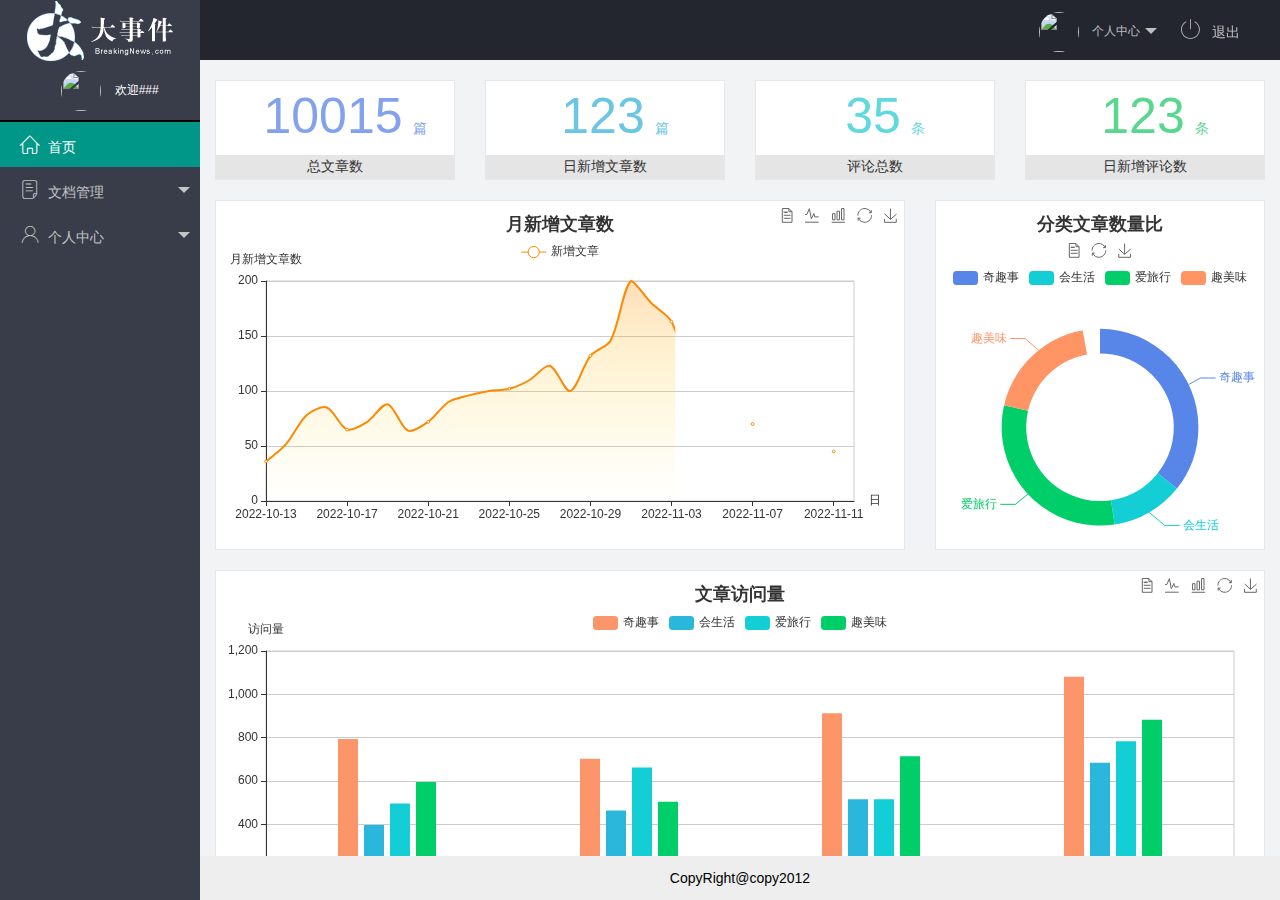
==== commit 0736ea83: "改错" ====
--- a/index.html
+++ b/index.html
@@ -25,14 +25,14 @@
                 <li class="layui-nav-item layui-hide layui-show-md-inline-block">
                     <a href="javascript:;" class="userinfo">
                         <img src="//tva1.sinaimg.cn/crop.0.0.118.118.180/5db11ff4gw1e77d3nqrv8j203b03cweg.jpg"
-                            class="layui-nav-img">
-                            <span class="text-avatar">A</span>
+                            class="layui-nav-img"/>
+                            <span class="text-avatar"q>A</span>
                         个人中心
                     </a>
                     <dl class="layui-nav-child">
-                        <dd><a href="">基本资料</a></dd>
-                        <dd><a href="">更换头像</a></dd>
-                        <dd><a href="">重置密码</a></dd>
+                        <dd><a href="/user/user_info.html">基本资料</a></dd>
+                        <dd><a href="/user/user_avatar.html">更换头像</a></dd>
+                        <dd><a href="/user/user_pwd.html">重置密码</a></dd>
                     </dl>
                 </li>
                 <li class="layui-nav-item" lay-header-event="menuRight" lay-unselect>
@@ -84,19 +84,19 @@
                         <a href="javascript:;"> <span class="iconfont icon-user"></span>个人中心</a>
                         <dl class="layui-nav-child">
                             <dd>
-                                <a href="javascript:;">
+                                <a href="/user/user_info.html" target="fm">
                                     <i class="layui-icon layui-icon-app"></i>
                                     个人资料
                                 </a>
                             </dd>
                             <dd>
-                                <a href="javascript:;">
+                                <a href="/user/user_avatar.html" target="fm">
                                     <i class="layui-icon layui-icon-app"></i>
                                     更换头像
                                 </a>
                             </dd>
                             <dd>
-                                <a href="">
+                                <a href="/user/user_pwd.html" target="fm">
                                     <i class="layui-icon layui-icon-app"></i>
                                     重置密码
                                 </a>
--- a/assets/css/index.css
+++ b/assets/css/index.css
@@ -44,5 +44,5 @@
     text-align: center;
     border-radius: 20px;
     margin-right: 10px;
-    
+    display: none;
 }
